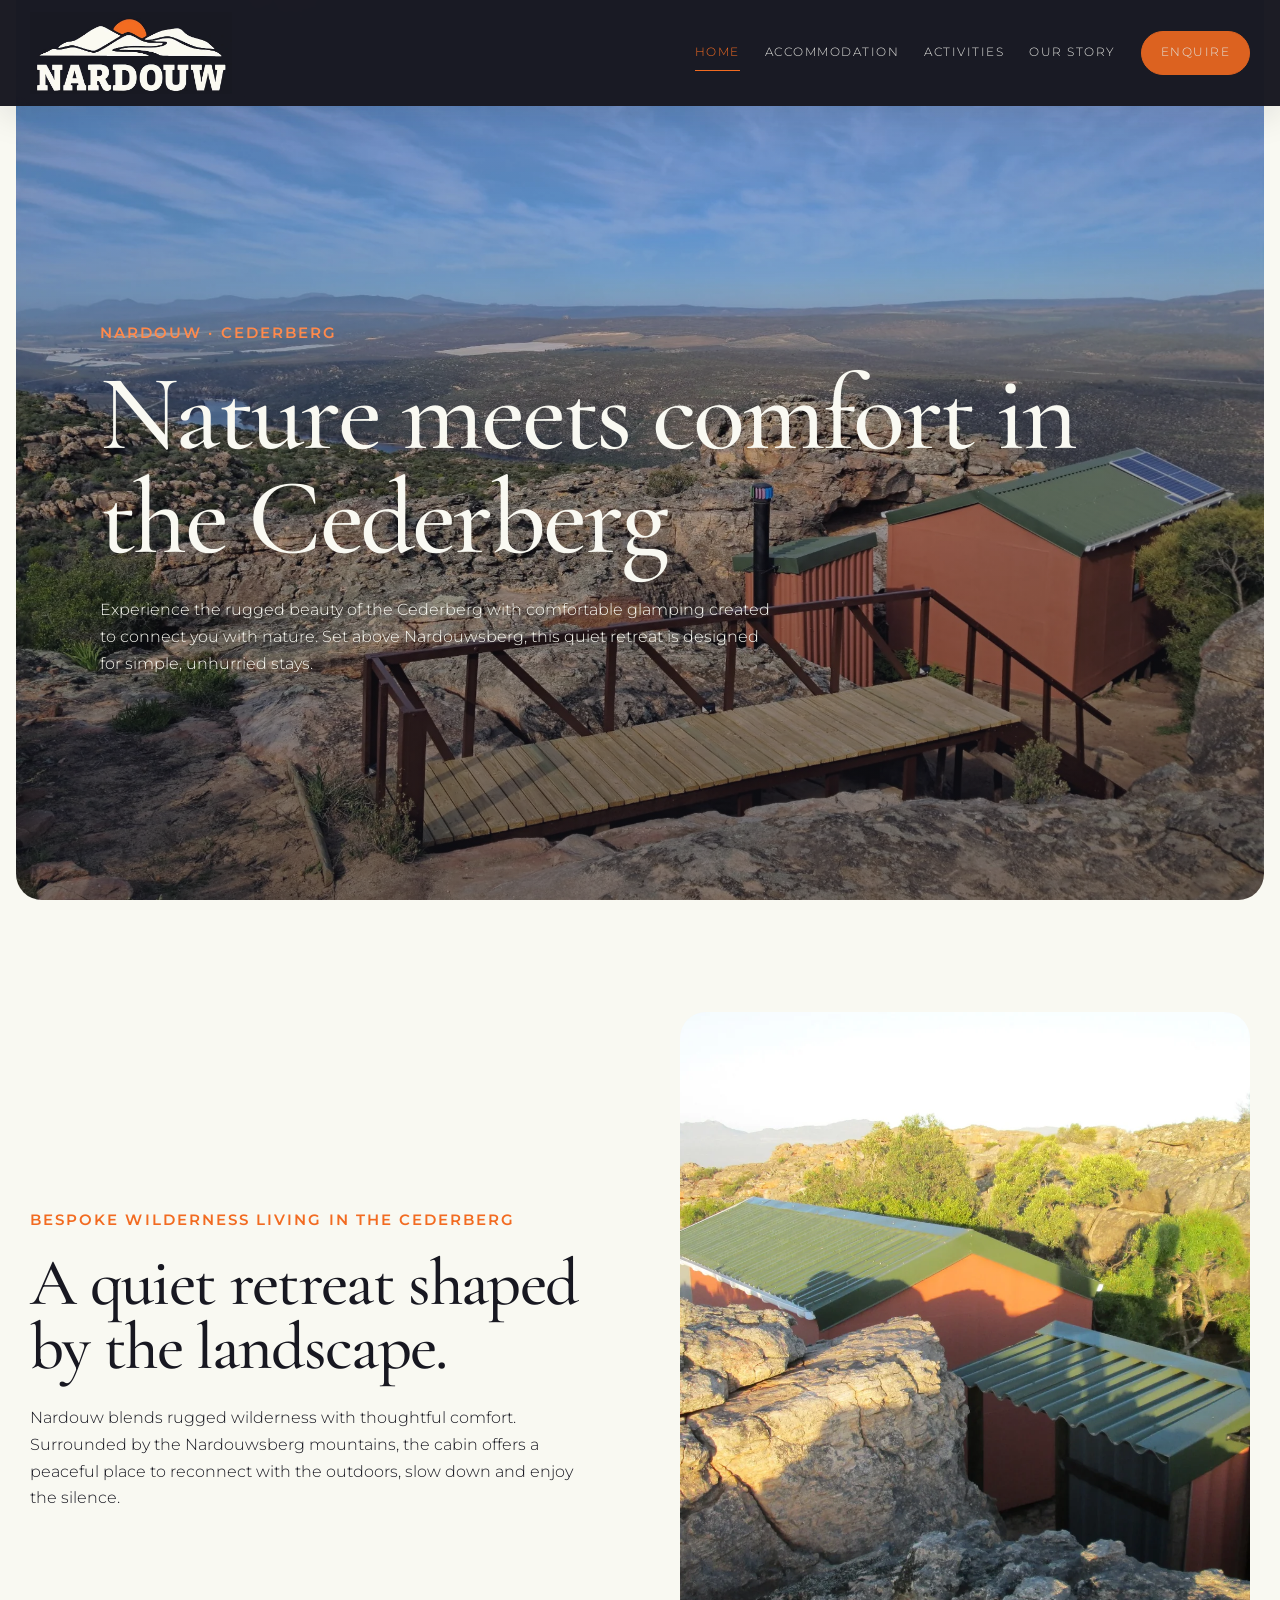
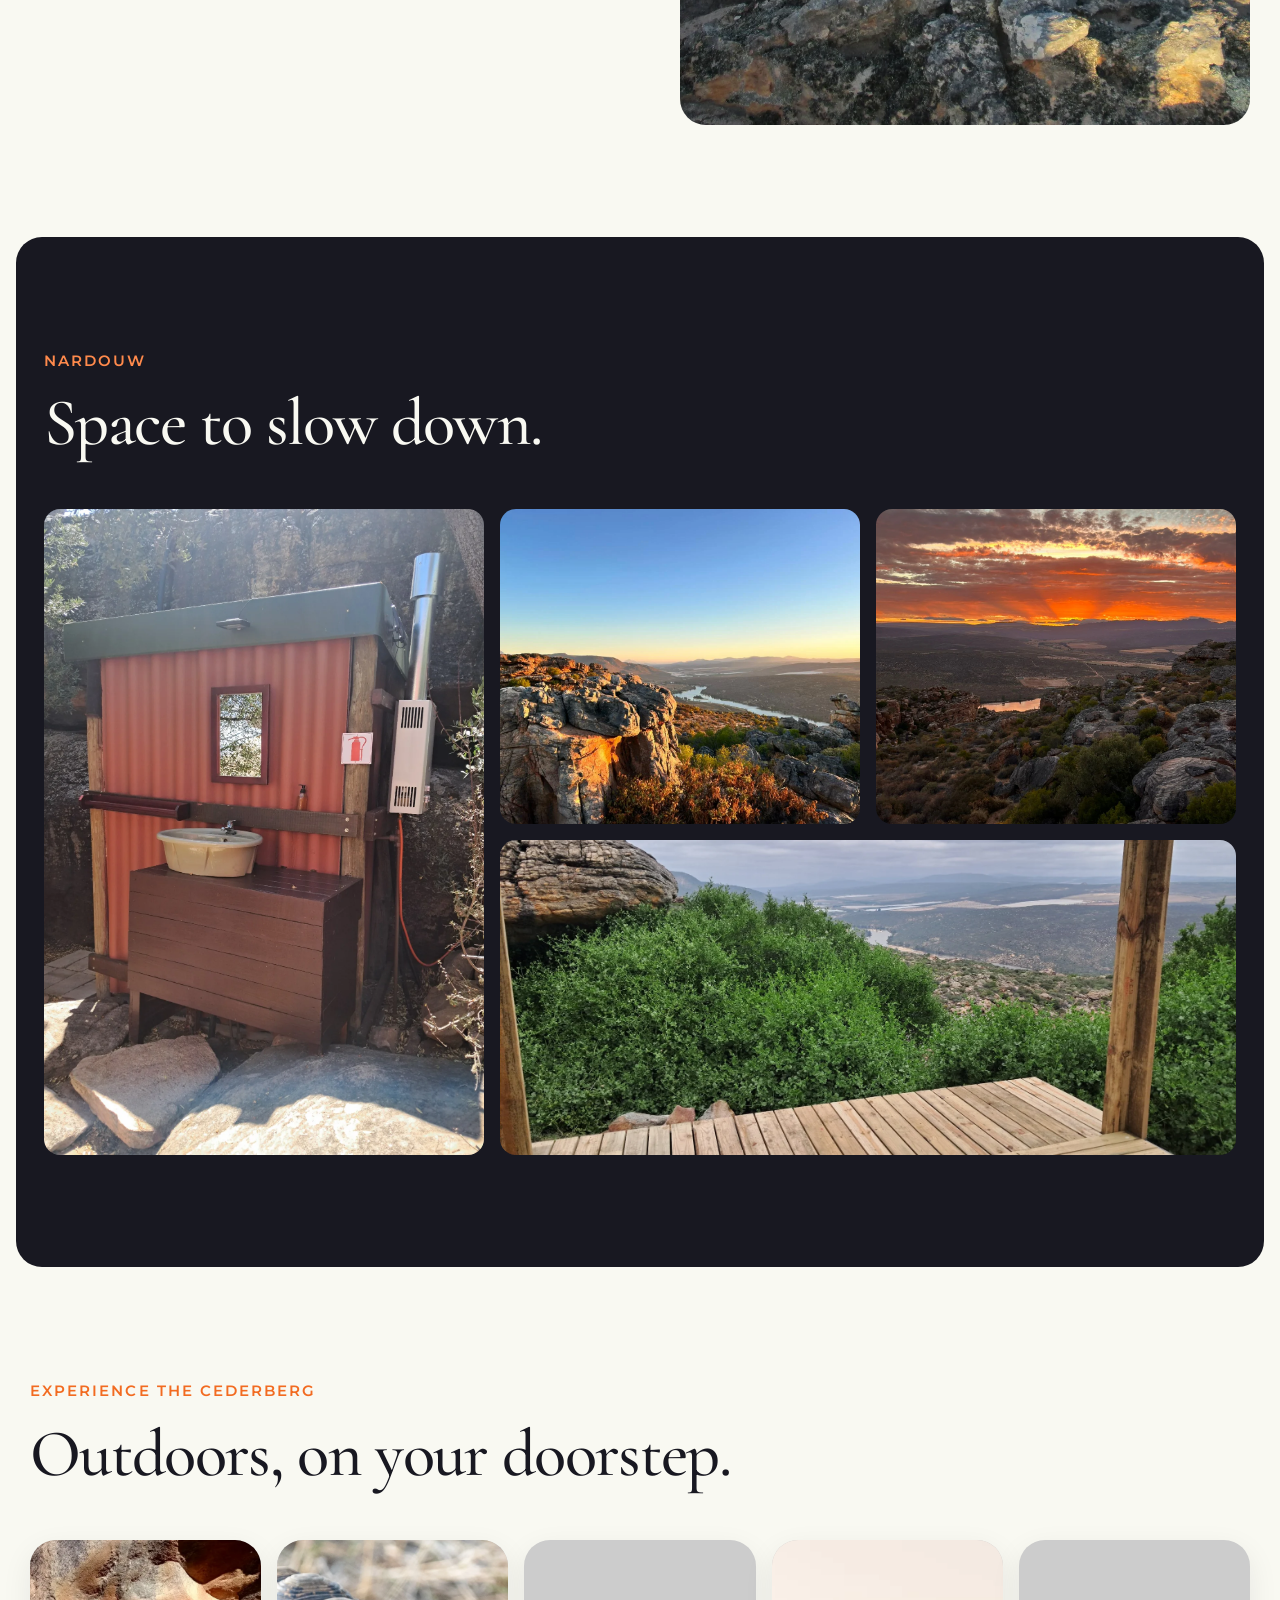
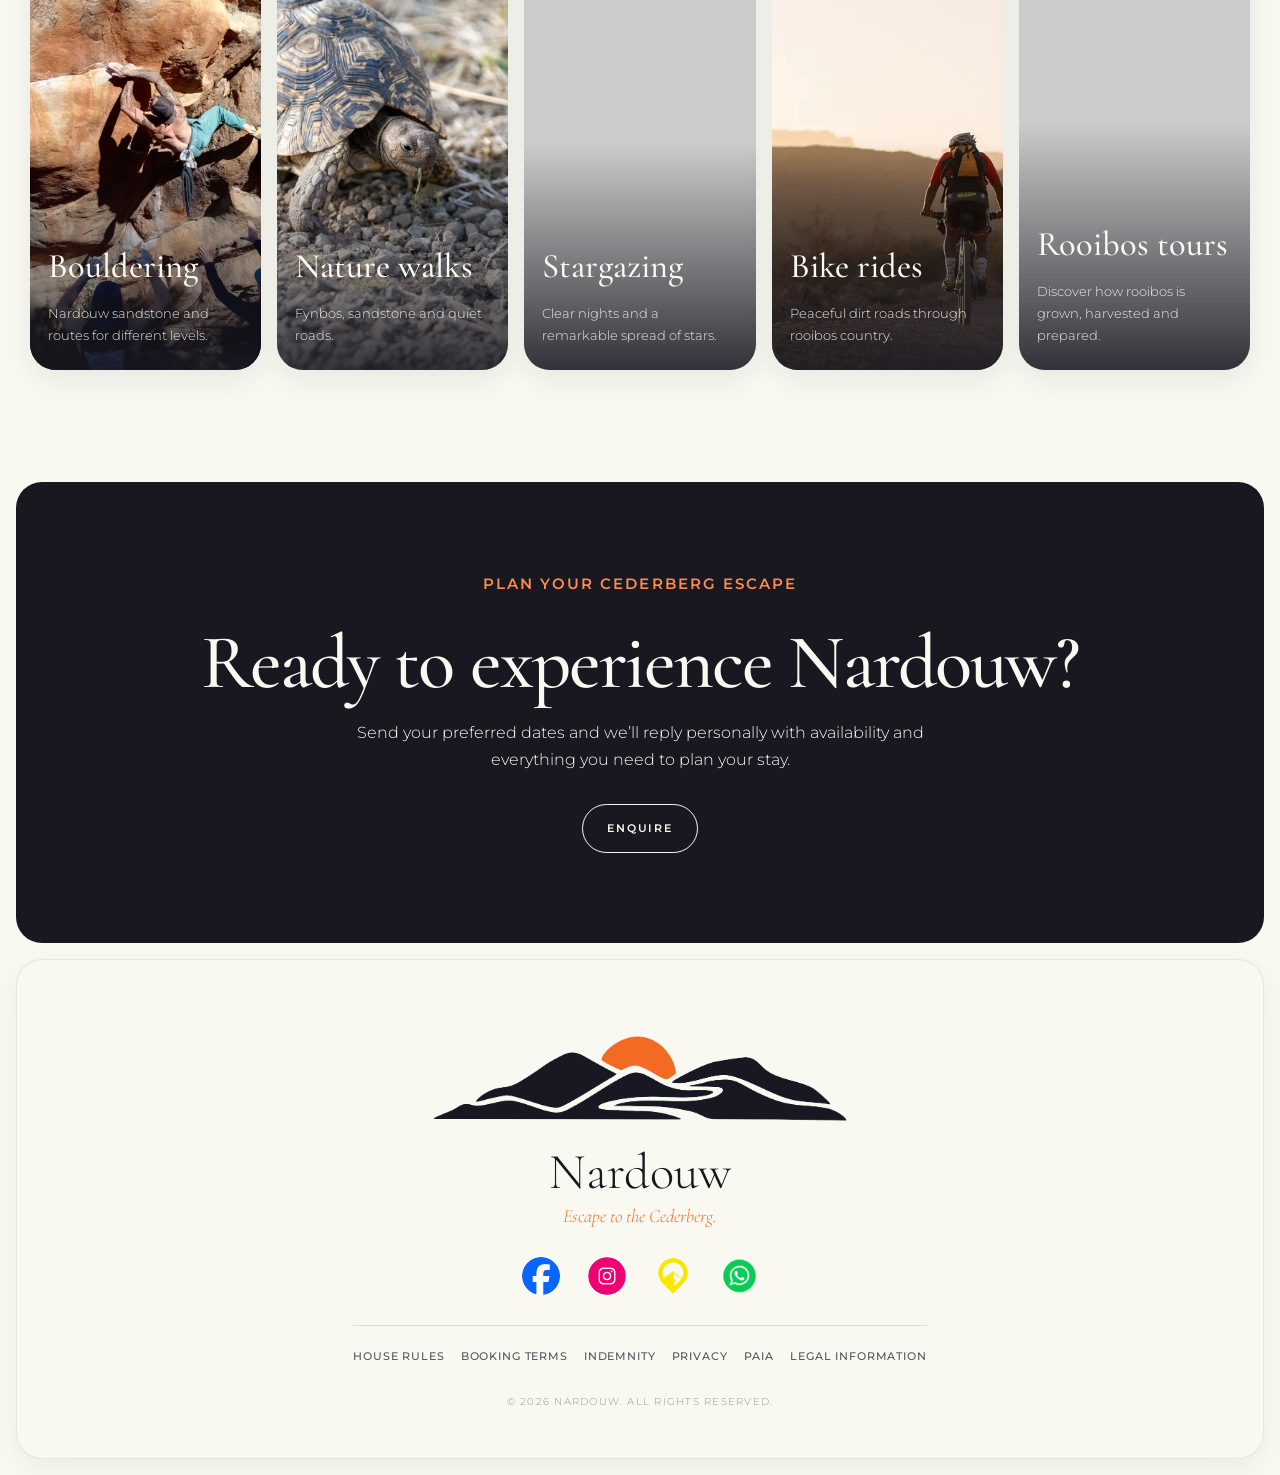
==== index.html @ b2057e5d "Add files via upload" ====
<!DOCTYPE html>

<html lang="en"><head><meta charset="utf-8"/><meta content="width=device-width,initial-scale=1" name="viewport"/><title>Nardouw | Cederberg Glamping</title><meta content="A private off-grid glamping retreat for one or two guests above Nardouwsberg in the Cederberg." name="description"/><link href="styles.css" rel="stylesheet"/><link href="legal-site.css" rel="stylesheet"/><link href="images/nardouw-mark.webp" rel="icon" type="image/webp"/><link href="https://nardouw.co.za/" rel="canonical"/><meta content="Nardouw" property="og:site_name"/><meta content="https://nardouw.co.za/" property="og:url"/><meta content="website" property="og:type"/><meta content="Nardouw | Cederberg Glamping" property="og:title"/><meta content="A private off-grid glamping retreat for one or two guests above Nardouwsberg in the Cederberg." property="og:description"/><meta content="https://nardouw.co.za/images/cabin-exterior.webp" property="og:image"/><meta content="Nardouw glamping cabin in the Cederberg landscape" property="og:image:alt"/><meta content="summary_large_image" name="twitter:card"/><meta content="Nardouw | Cederberg Glamping" name="twitter:title"/><meta content="A private off-grid glamping retreat for one or two guests above Nardouwsberg in the Cederberg." name="twitter:description"/><meta content="https://nardouw.co.za/images/cabin-exterior.webp" name="twitter:image"/><style>
/* Home activities: five-card responsive layout */
.home-experience-grid{display:flex;flex-wrap:wrap;justify-content:center;gap:16px}
.home-experience-grid .experience-card{flex:1 1 calc(20% - 16px);min-width:0}
@media(max-width:1200px){.home-experience-grid .experience-card{flex:0 1 calc(33.333% - 11px)}}
@media(max-width:800px){.home-experience-grid .experience-card{flex:0 1 calc(50% - 8px)}}
@media(max-width:600px){.home-experience-grid .experience-card{flex:0 1 100%}}
/* Home activity cards: identical typography and slightly wider text area */
.home-experience-grid .card-overlay{padding:95px 18px 24px}
.home-experience-grid .card-overlay h3{font-size:2.15rem}
</style></head><body>
<header class="site-header"><div class="container nav"><a aria-label="Nardouw home" class="brand" href="index.html"><img alt="Nardouw" class="brand-logo-lockup" src="images/nardouw-logo-header.webp"/></a><button aria-expanded="false" aria-label="Open menu" class="menu-btn">☰</button><nav class="nav-links"><a class="active" href="index.html">Home</a><a href="accommodation.html">Accommodation</a><a href="activities.html">Activities</a><a href="our-story.html">Our Story</a><a class="nav-cta" href="enquire.html">Enquire</a></nav></div></header>
<main>
<section class="hero"><div class="container hero-inner"><p class="eyebrow">Nardouw · Cederberg</p><h1 class="display">Nature meets comfort in the Cederberg</h1><p class="hero-copy">Experience the rugged beauty of the Cederberg with comfortable glamping created to connect you with nature. Set above Nardouwsberg, this quiet retreat is designed for simple, unhurried stays.</p></div></section>
<section class="section"><div class="container intro-grid"><div class="intro-copy"><p class="eyebrow">Bespoke wilderness living in the Cederberg</p><h2 class="display">A quiet retreat shaped by the landscape.</h2><p>Nardouw blends rugged wilderness with thoughtful comfort. Surrounded by the Nardouwsberg mountains, the cabin offers a peaceful place to reconnect with the outdoors, slow down and enjoy the silence.</p></div><img alt="Nardouw glamping cabin in the Cederberg landscape" class="portrait" src="images/accommodation-cabin-exterior.webp" loading="lazy" decoding="async"/></div></section>
<section class="section section-dark"><div class="container"><div class="section-heading"><p class="eyebrow">Nardouw</p><h2 class="display">Space to slow down.</h2></div><div class="home-mosaic"><img alt="Outdoor wash and shower facilities at Nardouw" src="images/nardouw-outdoor-wash.webp" loading="lazy" decoding="async"/><img alt="Cederberg landscape at Nardouw" src="images/nardouw-rocks-golden-hour.webp" loading="lazy" decoding="async"/><img alt="Nardouw landscape" src="images/sunset-valley.webp" loading="lazy" decoding="async"/><img alt="View from the Nardouw cabin deck across the Cederberg" src="images/nardouw-deck-view-new.webp" loading="lazy" decoding="async"/></div></div></section>
<section class="section"><div class="container"><div class="section-heading"><p class="eyebrow">Experience the Cederberg</p><h2 class="display">Outdoors, on your doorstep.</h2></div><div class="experience-grid home-experience-grid"><a class="experience-card" href="activities.html#bouldering"><img alt="Bouldering on Nardouw sandstone" src="images/nardouw-bouldering.webp" loading="lazy" decoding="async"/><div class="card-overlay"><h3>Bouldering</h3><p>Nardouw sandstone and routes for different levels.</p></div></a><a class="experience-card" href="activities.html#nature-walks"><img alt="Tortoise in the Cederberg landscape" src="images/tortoise.webp" loading="lazy" decoding="async"/><div class="card-overlay"><h3>Nature walks</h3><p>Fynbos, sandstone and quiet roads.</p></div></a><a class="experience-card" href="activities.html#stargazing"><img alt="Star-filled night sky above Nardouw" src="images/stargazing.jpg" loading="lazy" decoding="async"/><div class="card-overlay"><h3>Stargazing</h3><p>Clear nights and a remarkable spread of stars.</p></div></a><a class="experience-card" href="activities.html#bike-rides"><img alt="Bike rides in the Cederberg" src="images/cycling.webp" loading="lazy" decoding="async"/><div class="card-overlay"><h3>Bike rides</h3><p>Peaceful dirt roads through rooibos country.</p></div></a><a class="experience-card" href="activities.html#rooibos-tours"><img alt="Rooibos fields near Nardouw" src="images/rooibos-field.webp" loading="lazy" decoding="async"/><div class="card-overlay"><h3>Rooibos tours</h3><p>Discover how rooibos is grown, harvested and prepared.</p></div></a></div></div></section>
<section class="cta-band"><div class="container"><p class="eyebrow">Plan your Cederberg escape</p><h2 class="display">Ready to experience Nardouw?</h2><p>Send your preferred dates and we’ll reply personally with availability and everything you need to plan your stay.</p><a class="btn btn-light" href="enquire.html">Enquire</a></div></section>
</main><footer class="site-footer"><div class="container footer-inner">
<img alt="Nardouw mountain and sun mark" class="footer-logo-mark" src="images/nardouw-footer-logo.png"/>
<div class="footer-brand">Nardouw</div>
<div class="footer-tag">Escape to the Cederberg.</div>
<nav aria-label="Nardouw social links" class="footer-social-icons">
<a aria-label="Nardouw on Facebook" class="footer-icon-link" href="https://www.facebook.com/Nardouw" rel="noopener noreferrer" target="_blank" title="Facebook"><img alt="Facebook" src="images/facebook.png"/></a>
<a aria-label="Nardouw on Instagram" class="footer-icon-link" href="https://www.instagram.com/nardouwglamping/" rel="noopener noreferrer" target="_blank" title="Instagram"><img alt="Instagram" src="images/instagram.png"/></a>
<a aria-label="North Nardouw on The Topo" class="footer-icon-link" href="https://thetopo.com/crags/the-north-nardouw" rel="noopener noreferrer" target="_blank" title="The Topo"><img alt="The Topo" src="images/27crags-transparent.png"/></a>
<a aria-label="Chat with Nardouw on WhatsApp" class="footer-icon-link" href="https://wa.me/27836458334" rel="noopener noreferrer" target="_blank" title="WhatsApp"><img alt="WhatsApp" src="images/whatsapp.png"/></a>
</nav>
<nav aria-label="Guest and legal information" class="footer-legal-links">
<a href="house-rules.html">House Rules</a>
<a href="booking-terms.html">Booking Terms</a>
<a href="documents/Nardouw_Guest_Indemnity_Form.pdf">Indemnity</a>
<a href="privacy.html">Privacy</a>
<a href="documents/Nardouw_PAIA_Manual.pdf">PAIA</a>
<a href="legal.html">Legal Information</a>
</nav>
<div class="footer-meta">© 2026 Nardouw. All rights reserved.</div>
</div></footer><script src="script.js"></script></body></html>
---- styles.css ----
@import url('https://fonts.googleapis.com/css2?family=Cormorant+Garamond:ital,wght@0,400;0,500;0,600;1,400&family=Montserrat:wght@300;400;500;600&display=swap');

:root{
  --navy:#181821;
  --ivory:#f9f9f2;
  --orange:#f26b21;
  --sand:#eee8dd;
  --muted:#6e6a66;
  --line:rgba(24,24,33,.18);
  --white:#fff;
  --max:1220px;
  --radius:26px;
  --radius-sm:16px;
}

*{box-sizing:border-box}
html{scroll-behavior:smooth}
body{margin:0;background:var(--ivory);color:var(--navy);font-family:Montserrat,Arial,sans-serif;font-weight:300;line-height:1.68}
body.menu-open{overflow:hidden}
img{display:block;width:100%;height:auto}
a{color:inherit;text-decoration:none}
button,input,select,textarea{font:inherit}
.container{width:min(var(--max),calc(100% - 56px));margin:auto}
.display{font-family:'Cormorant Garamond',Georgia,serif;font-weight:500;line-height:.96;letter-spacing:-.025em}
.eyebrow{text-transform:uppercase;letter-spacing:.14em;font-size:clamp(.90rem,1.15vw,1rem);font-weight:600;margin:0 0 18px;color:var(--orange)}
.muted{color:var(--muted)}

/* Brand header */
.site-header{position:fixed;inset:0 0 auto;z-index:50;color:var(--ivory);background:rgba(24,24,33,.98);box-shadow:0 10px 32px rgba(24,24,33,.10);transition:.25s}
.site-header.scrolled,.site-header.menu-active{background:rgba(24,24,33,.995);box-shadow:0 12px 34px rgba(24,24,33,.18)}
.nav{height:106px;display:flex;align-items:center;justify-content:space-between;gap:30px}
.brand{display:flex;align-items:center;flex:0 0 auto}
.brand-logo-lockup{width:205px;height:82px;object-fit:contain;object-position:left center}
.nav-links{display:flex;align-items:center;gap:25px;font-size:.72rem;text-transform:uppercase;letter-spacing:.13em}
.nav-links a{opacity:.9;padding:8px 0;transition:.2s}
.nav-links a:hover,.nav-links a.active{opacity:1;color:var(--orange);border-bottom:1px solid var(--orange)}
.nav-links .nav-cta{border:1px solid var(--orange);background:var(--orange);color:var(--ivory);padding:11px 19px;border-radius:999px}
.nav-links .nav-cta:hover,.nav-links .nav-cta.active{border:1px solid var(--ivory);background:var(--ivory);color:var(--navy)}
.menu-btn{display:none;background:transparent;border:1px solid rgba(249,249,242,.3);border-radius:999px;color:var(--ivory);font-size:1.6rem;line-height:1;padding:8px 11px;cursor:pointer}

/* Hero */
.hero{min-height:100svh;background:linear-gradient(rgba(24,24,33,.12),rgba(24,24,33,.52)),url('images/cabin-exterior.webp') center/cover no-repeat;color:var(--ivory);display:grid;align-items:end;padding:220px 0 88px;margin:0 16px 0;border-radius:0 0 var(--radius) var(--radius);overflow:hidden}
.hero-inner{max-width:1080px}.hero h1{font-size:clamp(4rem,8.4vw,8.2rem);margin:0 0 26px;max-width:1050px}.hero-copy{max-width:680px;font-size:1.01rem;margin:0 0 34px}.hero .eyebrow,.page-hero .eyebrow,.section-dark .eyebrow,.cta-band .eyebrow{color:#ff8a4c}

.btn{display:inline-flex;align-items:center;justify-content:center;min-height:49px;padding:0 24px;border:1px solid var(--navy);border-radius:999px;text-transform:uppercase;letter-spacing:.16em;font-size:.69rem;font-weight:600;background:transparent;cursor:pointer;transition:.22s}
.btn:hover{background:var(--orange);color:var(--ivory);border-color:var(--orange)}
.btn-light{border-color:var(--ivory);color:var(--ivory)}
.btn-light:hover{background:var(--orange);color:var(--ivory);border-color:var(--orange)}
.btn-solid{background:var(--orange);color:var(--ivory);border-color:var(--orange)}
.btn-solid:hover{background:var(--navy);color:var(--ivory);border-color:var(--navy)}

.section{padding:112px 0}
.section-sand{background:var(--sand);margin:0 16px;border-radius:var(--radius)}
.section-dark{background:var(--navy);color:var(--ivory);margin:0 16px;border-radius:var(--radius)}
.intro-grid,.story-grid,.contact-grid{display:grid;grid-template-columns:1fr 1fr;gap:80px;align-items:center}
.intro-copy h2,.section-heading h2,.story-grid h2,.contact-grid h2{font-size:clamp(3rem,5.2vw,5.4rem);margin:0 0 26px}
.intro-copy p{max-width:600px}
.portrait{aspect-ratio:4/5;object-fit:cover;border-radius:var(--radius)}
.wide-photo{aspect-ratio:16/9;object-fit:cover;border-radius:var(--radius)}
.section-heading{max-width:830px;margin-bottom:54px}.section-heading.center{text-align:center;margin-left:auto;margin-right:auto}.section-heading p:last-child{max-width:680px}

.home-mosaic{display:grid;grid-template-columns:1.1fr .9fr .9fr;grid-template-rows:315px 315px;gap:16px}.home-mosaic img{height:100%;object-fit:cover;border-radius:var(--radius-sm)}.home-mosaic img:first-child{grid-row:1/3}.home-mosaic img:nth-child(4){grid-column:2/4}
.experience-grid{display:grid;grid-template-columns:repeat(4,1fr);gap:16px}.experience-card{position:relative;min-height:430px;overflow:hidden;background:#ccc;border-radius:var(--radius);box-shadow:0 10px 30px rgba(24,24,33,.08)}.experience-card img{height:100%;object-fit:cover;transition:transform .5s}.experience-card:hover img{transform:scale(1.025)}.card-overlay{position:absolute;inset:auto 0 0;padding:95px 24px 24px;background:linear-gradient(transparent,rgba(24,24,33,.86));color:var(--ivory)}.card-overlay h3{font-family:'Cormorant Garamond',Georgia,serif;font-size:2.15rem;font-weight:500;margin:0 0 6px}.card-overlay p{font-size:.82rem;margin:0;opacity:.92}
.cta-band{padding:90px 0;background:var(--navy);color:var(--ivory);text-align:center;margin:0 16px 16px;border-radius:var(--radius)}.cta-band h2{font-size:clamp(3rem,6vw,5.5rem);margin:0 0 20px}.cta-band p{max-width:650px;margin:0 auto 30px}.ticker{overflow:hidden;white-space:nowrap;border-top:1px solid rgba(249,249,242,.2);border-bottom:1px solid rgba(249,249,242,.2);padding:14px 0;margin-top:58px;text-transform:uppercase;letter-spacing:.18em;font-size:.7rem}

.page-hero{min-height:66svh;display:grid;align-items:end;color:var(--ivory);padding:195px 0 72px;background:linear-gradient(rgba(24,24,33,.18),rgba(24,24,33,.58)),var(--bg) center/cover no-repeat;margin:0 16px;border-radius:0 0 var(--radius) var(--radius);overflow:hidden}.page-hero h1{font-size:clamp(4rem,8vw,7.5rem);margin:0;max-width:1000px}.page-hero .eyebrow{margin-bottom:12px}
.gallery{display:grid;grid-template-columns:repeat(3,minmax(0,1fr));gap:14px;align-items:start}
.gallery-column{display:flex;flex-direction:column;gap:14px;min-width:0}.gallery button{border:0;padding:0;background:none;cursor:zoom-in;overflow:hidden;border-radius:var(--radius-sm);box-shadow:0 8px 24px rgba(24,24,33,.06);display:block;width:100%;margin:0}
.gallery img{display:block;width:100%;height:auto;aspect-ratio:auto;object-fit:contain;transition:transform .45s}
.gallery button:hover img{transform:scale(1.015)}
.amenities{display:grid;grid-template-columns:repeat(2,1fr);gap:14px 18px;margin:30px 0 0;padding:0;list-style:none}.amenities li{padding:16px 18px;border:1px solid rgba(24,24,33,.08);background:rgba(249,249,242,.58);border-radius:var(--radius-sm)}
.rates{display:grid;grid-template-columns:repeat(3,1fr);gap:18px;margin-top:36px}.rate{border:1px solid var(--line);border-radius:var(--radius-sm);padding:24px;background:#fff}.rate strong{display:block;font-family:'Cormorant Garamond',Georgia,serif;font-size:2.15rem;font-weight:600;color:var(--orange)}.conditions{margin-top:26px;max-width:780px}.lightbox{position:fixed;inset:0;z-index:100;background:rgba(24,24,33,.96);display:none;align-items:center;justify-content:center;padding:30px}.lightbox.open{display:flex}.lightbox img{max-width:min(1200px,92vw);max-height:88vh;object-fit:contain;border-radius:var(--radius-sm)}.lightbox-close{position:absolute;top:22px;right:24px;border:1px solid rgba(249,249,242,.5);border-radius:999px;background:transparent;color:var(--ivory);width:44px;height:44px;font-size:1.4rem;cursor:pointer}
.activity{display:grid;grid-template-columns:1fr 1fr;min-height:560px;margin:0 16px 24px;border-radius:var(--radius);overflow:hidden;background:#fff;box-shadow:0 8px 28px rgba(24,24,33,.06)}.activity:nth-child(even){direction:rtl}.activity>*{direction:ltr}.activity img{height:100%;object-fit:cover}.activity-copy{padding:74px;display:flex;flex-direction:column;justify-content:center}.activity-copy h2{font-size:clamp(3rem,4.8vw,5rem);margin:0 0 16px}.activity-copy p:last-child{max-width:560px}.story-images{display:grid;grid-template-columns:1.25fr .75fr;gap:14px}.story-images img{height:440px;object-fit:cover;border-radius:var(--radius)}.story-images img:last-child{object-position:center}.quote{font-family:'Cormorant Garamond',Georgia,serif;font-size:2.25rem;line-height:1.25;border-left:3px solid var(--orange);padding-left:28px}

.form{display:grid;grid-template-columns:1fr 1fr;gap:18px}.field{display:flex;flex-direction:column;gap:7px}.field.full{grid-column:1/-1}.field label{font-size:.69rem;text-transform:uppercase;letter-spacing:.14em;font-weight:600}.field input,.field select,.field textarea{width:100%;border:1px solid rgba(24,24,33,.18);background:#fff;padding:13px 14px;outline:none;border-radius:14px;color:var(--navy);transition:.2s}.field input:focus,.field select:focus,.field textarea:focus{border-color:var(--orange);box-shadow:0 0 0 3px rgba(242,107,33,.10)}.field textarea{min-height:130px;resize:vertical}.form button{justify-self:start;margin-top:9px}.form-note{font-size:.78rem;color:var(--muted);margin-top:6px}.contact-list{display:grid;gap:14px;margin-top:32px}.contact-item{background:#fff;border:1px solid rgba(24,24,33,.10);border-radius:var(--radius-sm);padding:18px}.contact-item small{display:block;text-transform:uppercase;letter-spacing:.12em;font-size:.73rem;margin-bottom:4px;color:var(--orange);font-weight:600}.contact-item a,.contact-item span{font-family:'Cormorant Garamond',Georgia,serif;font-size:1.9rem;line-height:1.25}.contact-item a:hover{text-decoration:underline;text-underline-offset:4px}.direct-contact{display:flex;flex-wrap:wrap;gap:12px;margin-top:30px}.form-status{display:none;margin-top:15px;padding:12px 14px;border:1px solid var(--line);border-radius:12px;font-size:.84rem}

.site-footer{background:var(--navy);color:var(--ivory);padding:62px 0 72px;text-align:center;margin:0 16px 16px;border-radius:var(--radius)}.footer-logo{width:min(360px,80vw);margin:0 auto 8px;border-radius:10px}.footer-brand{font-family:'Cormorant Garamond',Georgia,serif;font-size:3.4rem;line-height:1;margin-top:10px}.footer-tag{font-family:'Cormorant Garamond',Georgia,serif;font-size:1.32rem;font-style:italic;opacity:.94;margin-top:8px;color:#ff8a4c}.footer-meta{font-size:.67rem;letter-spacing:.12em;text-transform:uppercase;opacity:.55;margin-top:30px}

@media(max-width:1050px){.brand-logo-lockup{width:176px;height:74px}.nav-links{gap:18px;font-size:.67rem}.experience-grid{grid-template-columns:1fr 1fr}.gallery{grid-template-columns:repeat(3,minmax(0,1fr))}}
@media(max-width:900px){.nav{height:92px}.menu-btn{display:block}.nav-links{display:none;position:absolute;top:92px;left:0;right:0;min-height:calc(100vh - 92px);background:var(--navy);padding:34px 28px;flex-direction:column;align-items:flex-start;gap:18px;font-size:.85rem}.nav-links.open{display:flex}.nav-links .nav-cta{margin-top:8px}.brand-logo-lockup{width:170px;height:70px}.hero{min-height:88svh;padding:175px 0 68px}.intro-grid,.story-grid,.contact-grid,.activity{grid-template-columns:1fr;gap:40px}.activity:nth-child(even){direction:ltr}.activity-copy{padding:54px 30px}.home-mosaic{grid-template-columns:1fr 1fr;grid-template-rows:380px 300px 300px}.home-mosaic img:first-child{grid-column:1/3;grid-row:auto}.home-mosaic img:nth-child(4){grid-column:auto}.gallery{grid-template-columns:repeat(2,minmax(0,1fr))}.rates{grid-template-columns:1fr}.amenities{grid-template-columns:1fr}.section{padding:82px 0}.story-images img{height:360px}.page-hero{padding-top:170px}}
@media(max-width:600px){.container{width:min(var(--max),calc(100% - 30px))}.nav{height:84px}.brand-logo-lockup{width:145px;height:62px}.nav-links{top:84px;min-height:calc(100vh - 84px)}.hero{margin:0 8px;border-radius:0 0 20px 20px;padding:150px 0 52px}.hero h1{font-size:clamp(3.4rem,17vw,5.5rem)}.section{padding:66px 0}.section-sand,.section-dark,.cta-band,.site-footer,.activity{margin-left:8px;margin-right:8px;border-radius:20px}.page-hero{min-height:56svh;margin:0 8px;border-radius:0 0 20px 20px;padding:145px 0 50px}.page-hero h1{font-size:clamp(3.5rem,15vw,5.3rem)}.home-mosaic{grid-template-columns:1fr;grid-template-rows:auto}.home-mosaic img,.home-mosaic img:first-child{grid-column:auto;height:330px}.experience-grid{grid-template-columns:1fr}.experience-card{min-height:420px;border-radius:20px}.gallery{grid-template-columns:1fr}.form{grid-template-columns:1fr}.field.full{grid-column:auto}.story-images{grid-template-columns:1fr}.story-images img{height:360px}.activity-copy{padding:46px 22px}.contact-item a,.contact-item span{font-size:1.6rem}.footer-brand{font-size:3rem}}

.honeypot{position:absolute!important;overflow:hidden!important;clip:rect(0 0 0 0)!important;height:1px!important;width:1px!important;margin:-1px!important;padding:0!important;border:0!important;}


/* Wix-style Nardouw footer — supplied logo and supplied social icons */
.site-footer{
  background:var(--ivory);
  color:var(--navy);
  padding:68px 0 48px;
  text-align:center;
  margin:0 16px 16px;
  border-radius:var(--radius);
  border:1px solid rgba(24,24,33,.08);
  box-shadow:0 10px 30px rgba(24,24,33,.05);
}
.footer-inner{display:flex;flex-direction:column;align-items:center;text-align:center}
.footer-logo-mark{
  width:min(430px,72vw);
  max-height:120px;
  object-fit:contain;
  margin:0 auto 18px;
}
.footer-brand{
  font-family:'Cormorant Garamond',Georgia,serif;
  font-size:3.15rem;
  line-height:1;
  color:var(--navy);
  margin:0;
}
.footer-tag{
  font-family:'Cormorant Garamond',Georgia,serif;
  font-size:1.16rem;
  line-height:1.25;
  font-style:italic;
  color:var(--orange);
  margin-top:8px;
}
.footer-social-icons{
  display:flex;
  align-items:center;
  justify-content:center;
  gap:20px;
  margin-top:24px;
}
.footer-icon-link{
  display:grid;
  place-items:center;
  width:46px;
  height:46px;
  border-radius:50%;
  transition:transform .2s ease, opacity .2s ease;
}
.footer-icon-link:hover{transform:translateY(-3px) scale(1.04);opacity:.88}
.footer-icon-link img{
  width:42px;
  height:42px;
  object-fit:contain;
}
.footer-icon-link:last-child img{width:45px;height:45px}
.footer-meta{
  font-size:.65rem;
  letter-spacing:.12em;
  text-transform:uppercase;
  color:var(--navy);
  opacity:.44;
  margin-top:27px;
}
@media(max-width:600px){
  .site-footer{margin-left:8px;margin-right:8px;border-radius:20px;padding:54px 0 40px}
  .footer-logo-mark{width:min(360px,82vw);max-height:100px;margin-bottom:16px}
  .footer-brand{font-size:2.8rem}
  .footer-social-icons{gap:17px;margin-top:22px}
  .footer-icon-link{width:43px;height:43px}
  .footer-icon-link img{width:39px;height:39px}
  .footer-icon-link:last-child img{width:42px;height:42px}
}

/* Home mosaic focal-point correction: keep the cabin visible in the tall left tile. */
@media (min-width: 901px){
  .home-mosaic img:first-child{
    object-position: 74% center;
  }
}

/* Orange accent text scale refinement */
@media(max-width:600px){
  .eyebrow{font-size:.86rem;letter-spacing:.13em}
  .contact-item small{font-size:.70rem}
  .rate strong{font-size:2rem}
  .footer-tag{font-size:1.10rem}
}

/* Accommodation gallery: preserve every photo's original proportions. */
.gallery img{width:100%;height:auto!important;aspect-ratio:auto!important;object-fit:contain!important}
@media(max-width:900px){.gallery{grid-template-columns:repeat(2,minmax(0,1fr))}}
@media(max-width:600px){.gallery{grid-template-columns:1fr}}

/* Accommodation gallery position refinement */
@media(max-width:900px){
  .gallery{grid-template-columns:1fr 1fr}
}
@media(max-width:600px){
  .gallery{grid-template-columns:1fr}
}
---- legal-site.css ----
/* Nardouw legal and guest-information integration.
   Supplemental only: deliberately leaves the existing site stylesheet untouched. */

.footer-legal-links{
  display:flex;flex-wrap:wrap;justify-content:center;gap:8px 16px;
  margin-top:26px;max-width:920px;padding-top:22px;
  border-top:1px solid rgba(24,24,33,.12);
}
.footer-legal-links a{
  font-size:.67rem;letter-spacing:.08em;text-transform:uppercase;font-weight:500;
  opacity:.72;transition:color .2s,opacity .2s;
}
.footer-legal-links a:hover{color:var(--orange);opacity:1}

.legal-hero{
  margin:0 16px;border-radius:0 0 var(--radius) var(--radius);
  background:var(--navy);color:var(--ivory);padding:190px 0 78px;
}
.legal-hero .eyebrow{color:#ff8a4c;margin-bottom:12px}
.legal-hero h1{font-size:clamp(3.7rem,7vw,6.9rem);margin:0 0 18px;max-width:1000px}
.legal-hero p:not(.eyebrow){max-width:730px;margin:0 0 28px;font-size:1rem;opacity:.9}
.legal-download{margin-top:4px}
.legal-page{padding-top:86px}
.legal-layout{max-width:980px}
.legal-content{font-size:1.02rem;line-height:1.82}
.legal-content>p:first-of-type{font-size:1.08rem}
.legal-version{display:inline-flex;gap:9px;align-items:center;margin:0 0 34px;padding:8px 12px;border:1px solid rgba(24,24,33,.12);border-radius:999px;font-size:.68rem;letter-spacing:.08em;text-transform:uppercase;color:var(--muted);background:#fff}
.legal-section{padding:34px 0;border-top:1px solid rgba(24,24,33,.12)}
.legal-section:first-of-type{margin-top:32px}
.legal-section h2{font-family:'Cormorant Garamond',Georgia,serif;font-size:clamp(2rem,3.7vw,3rem);font-weight:500;line-height:1.08;margin:0 0 18px;letter-spacing:-.015em}
.legal-section p{margin:0 0 14px;max-width:900px}
.legal-section ul{margin:8px 0 18px;padding-left:1.25rem}
.legal-section li{margin:.42rem 0;padding-left:.25rem}
.legal-section a{text-decoration:underline;text-decoration-color:rgba(242,107,33,.55);text-underline-offset:4px}
.legal-section a:hover{color:var(--orange)}
.legal-notice{margin:24px 0 26px;padding:22px 24px;border:1px solid rgba(242,107,33,.35);border-left:4px solid var(--orange);border-radius:14px;background:rgba(242,107,33,.055)}
.legal-notice strong{display:block;text-transform:uppercase;letter-spacing:.1em;font-size:.75rem;color:var(--orange);margin-bottom:7px}
.legal-notice p{margin:0}
.legal-document-grid{display:grid;grid-template-columns:repeat(2,minmax(0,1fr));gap:12px;margin-top:24px}
.legal-document-grid a{display:flex;align-items:center;justify-content:space-between;gap:18px;text-decoration:none;border:1px solid rgba(24,24,33,.12);border-radius:14px;padding:16px 18px;background:#fff;transition:.2s}
.legal-document-grid a:hover{border-color:var(--orange);transform:translateY(-1px)}
.legal-document-grid strong{font-size:.92rem}
.legal-document-grid span{font-size:.67rem;text-transform:uppercase;letter-spacing:.1em;color:var(--orange);white-space:nowrap}

.guest-info-section{padding-top:0}
.guest-info-panel{background:var(--navy);color:var(--ivory);border-radius:var(--radius);padding:70px;display:grid;grid-template-columns:minmax(0,.9fr) minmax(0,1.1fr);gap:70px;align-items:start}
.guest-info-panel .eyebrow{color:#ff8a4c}
.guest-info-panel h2{font-size:clamp(3rem,5vw,5rem);margin:0 0 20px}
.guest-info-copy>p:last-child{max-width:590px;opacity:.9}
.guest-info-links{display:grid;gap:12px}
.guest-info-link{display:flex;flex-direction:column;gap:3px;padding:18px 20px;border:1px solid rgba(249,249,242,.22);border-radius:14px;background:rgba(249,249,242,.04);transition:.2s}
.guest-info-link:hover{border-color:var(--orange);background:rgba(242,107,33,.08);transform:translateY(-1px)}
.guest-info-link span{font-family:'Cormorant Garamond',Georgia,serif;font-size:1.65rem;line-height:1.15}
.guest-info-link small{font-size:.72rem;opacity:.75;line-height:1.5}

@media(max-width:900px){
  .legal-hero{padding:165px 0 64px}
  .guest-info-panel{grid-template-columns:1fr;gap:36px;padding:48px 38px}
}
@media(max-width:600px){
  .footer-legal-links{gap:10px 14px;margin-top:22px;padding-top:20px}
  .footer-legal-links a{font-size:.62rem}
  .legal-hero{margin:0 8px;border-radius:0 0 20px 20px;padding:145px 0 50px}
  .legal-hero h1{font-size:clamp(3.1rem,14vw,4.8rem)}
  .legal-page{padding-top:58px}
  .legal-content{font-size:1rem;line-height:1.75}
  .legal-section{padding:28px 0}
  .legal-document-grid{grid-template-columns:1fr}
  .guest-info-panel{border-radius:20px;padding:38px 22px}
}
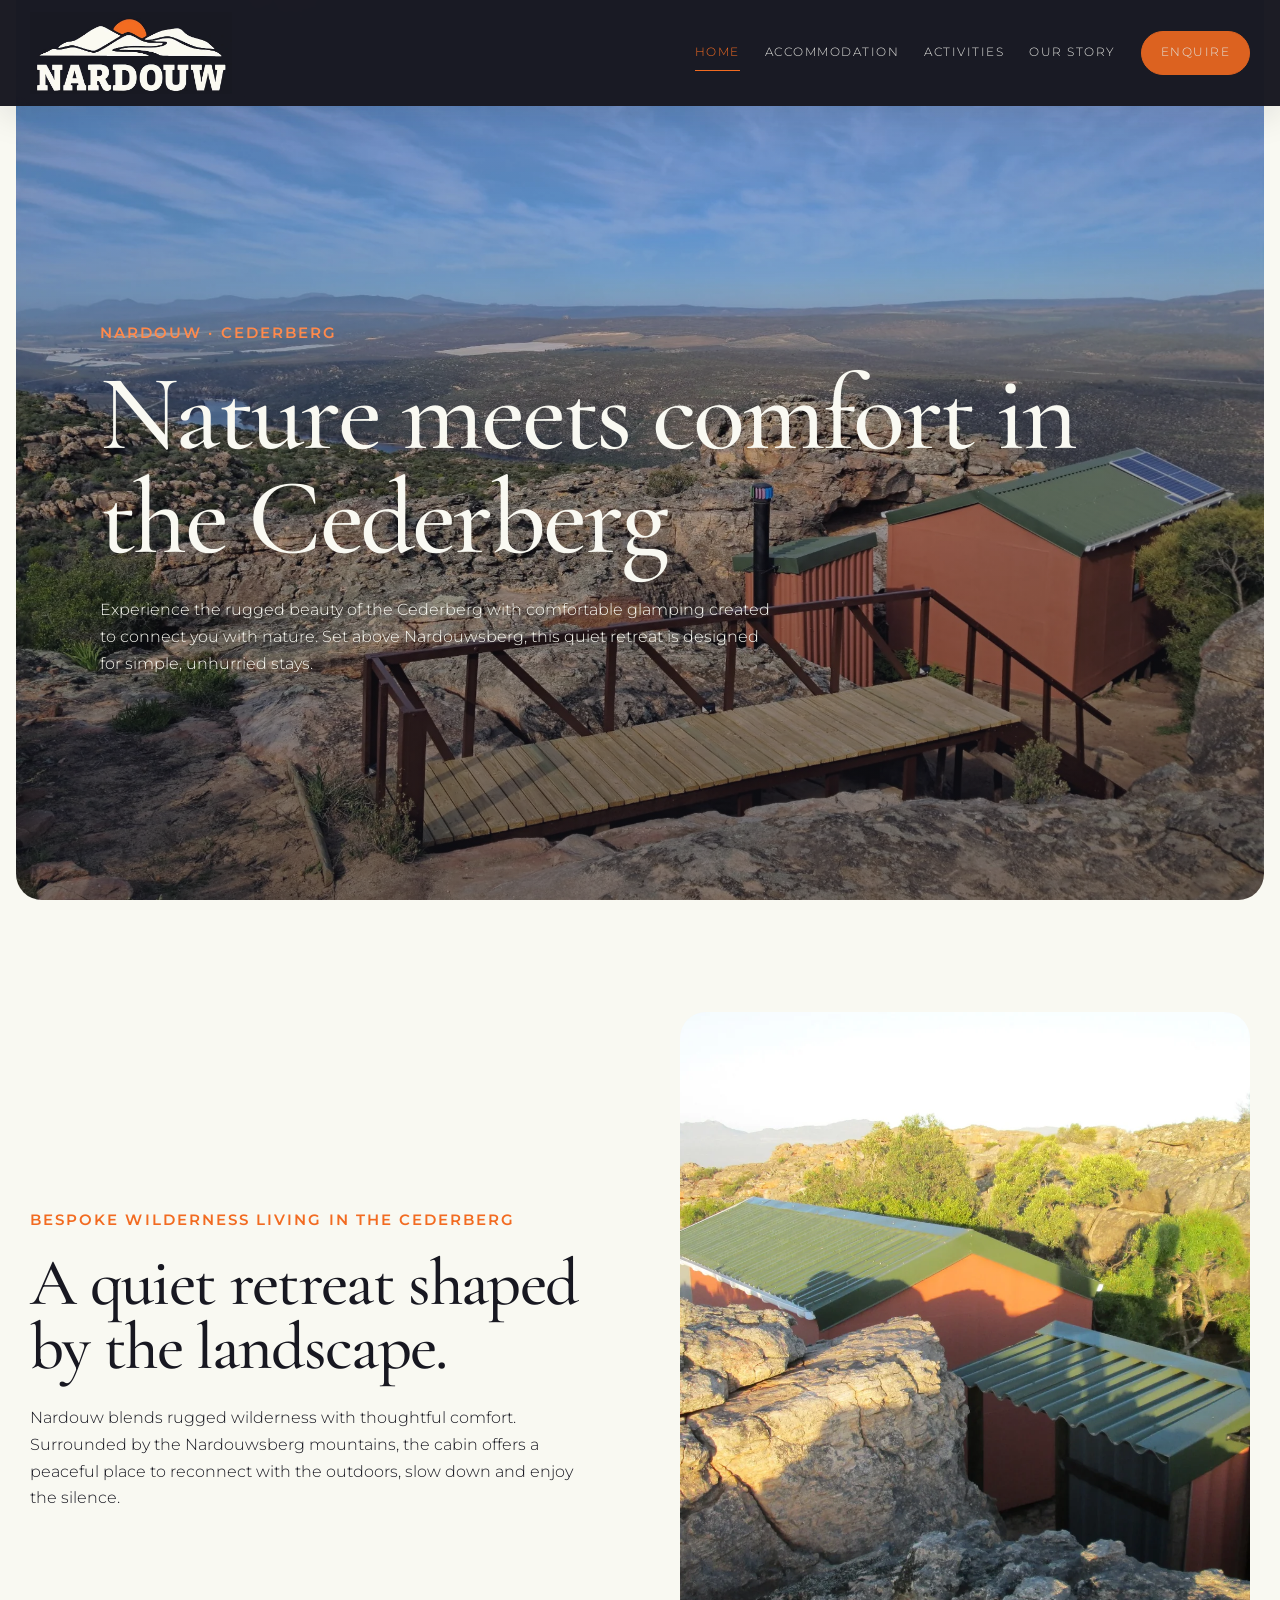
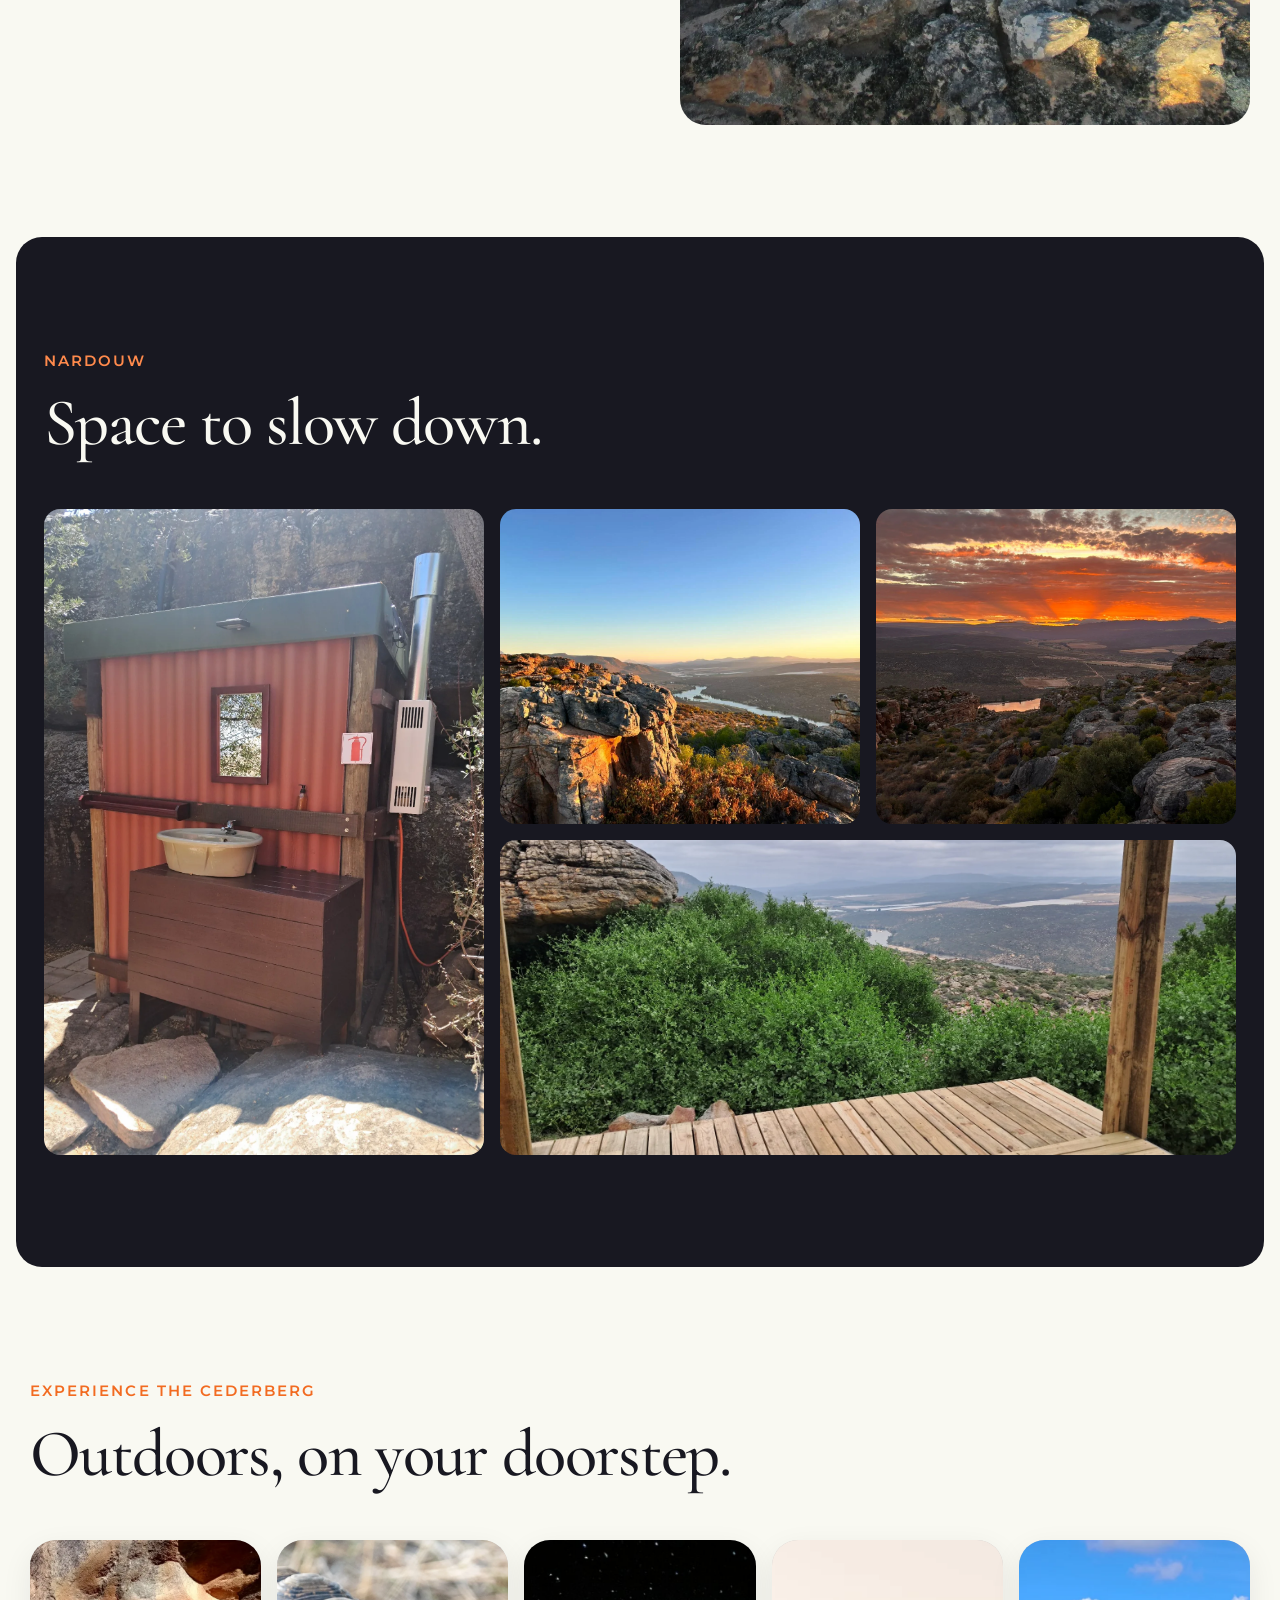
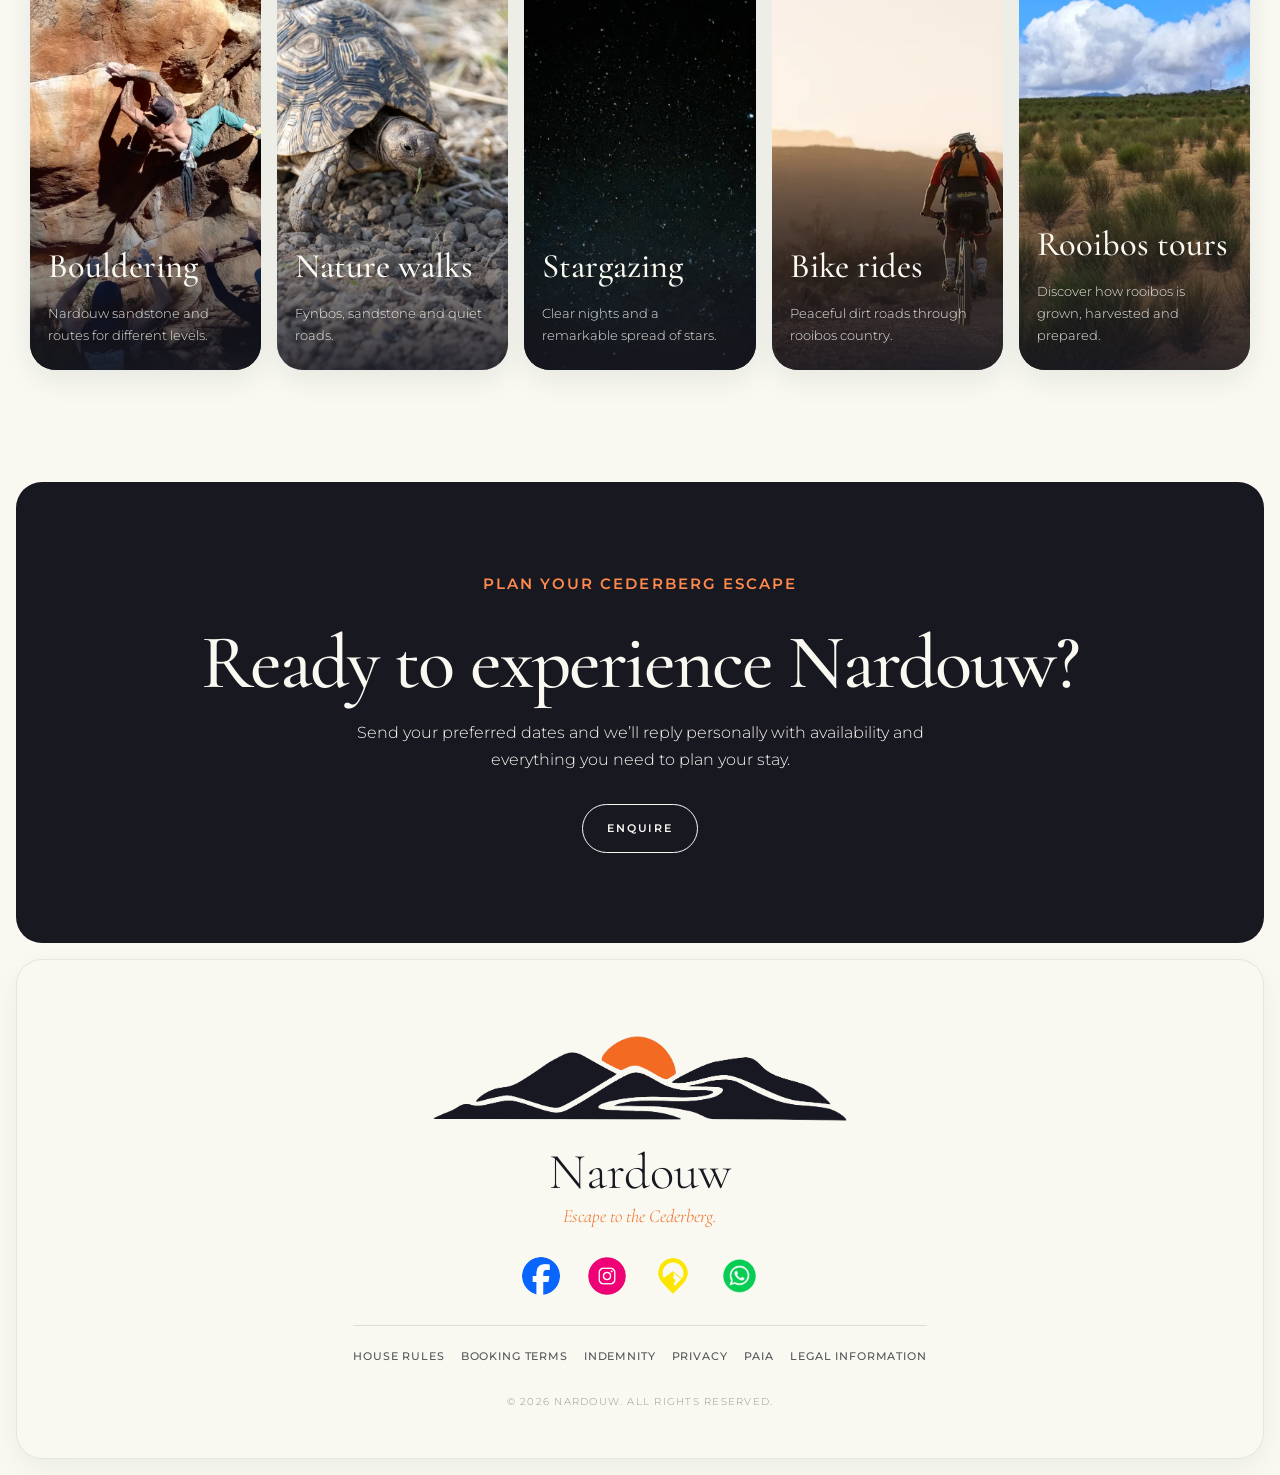
==== commit d28c3d05: "Add files via upload" ====
--- a/index.html
+++ b/index.html
@@ -7,6 +7,8 @@
 @media(max-width:1200px){.home-experience-grid .experience-card{flex:0 1 calc(33.333% - 11px)}}
 @media(max-width:800px){.home-experience-grid .experience-card{flex:0 1 calc(50% - 8px)}}
 @media(max-width:600px){.home-experience-grid .experience-card{flex:0 1 100%}}
+/* Mobile home hero: favour the cabin while retaining the stairs and landscape */
+@media(max-width:600px){.hero{background-position:84% center}}
 /* Home activity cards: identical typography and slightly wider text area */
 .home-experience-grid .card-overlay{padding:95px 18px 24px}
 .home-experience-grid .card-overlay h3{font-size:2.15rem}
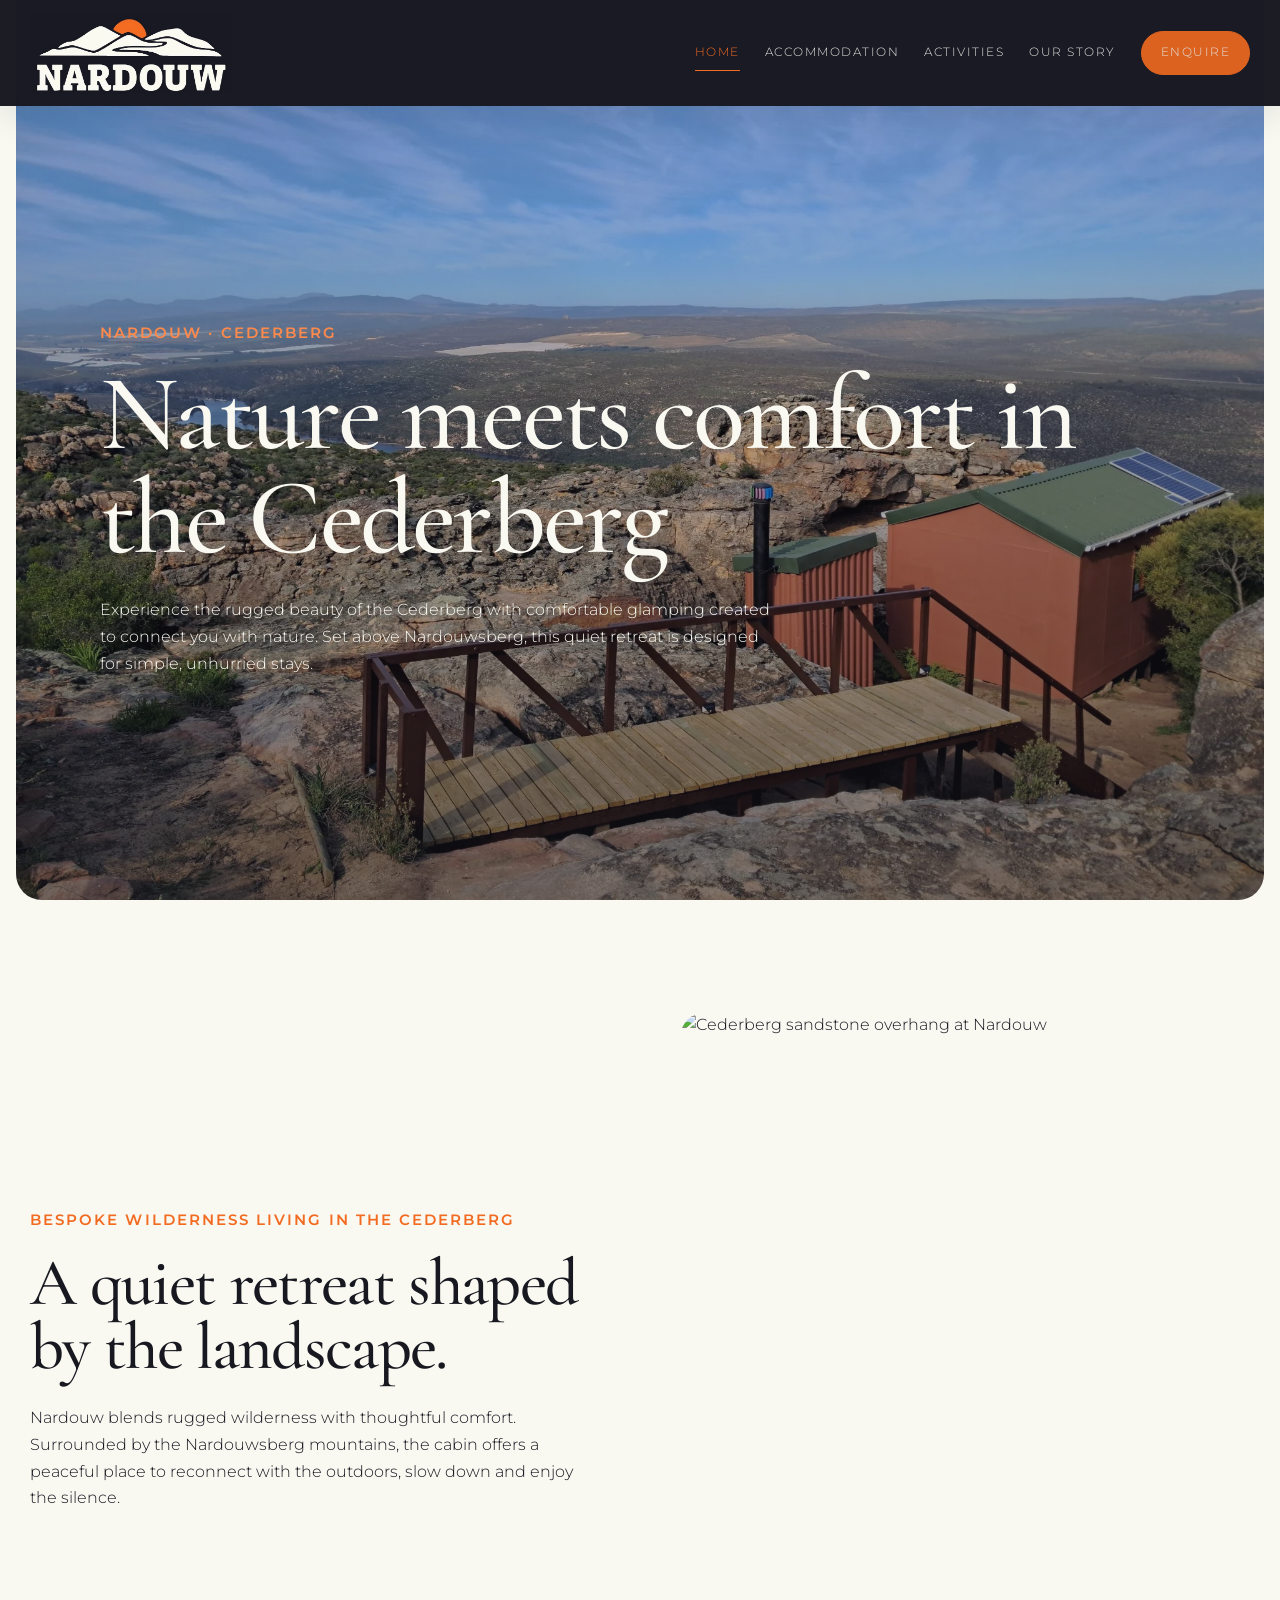
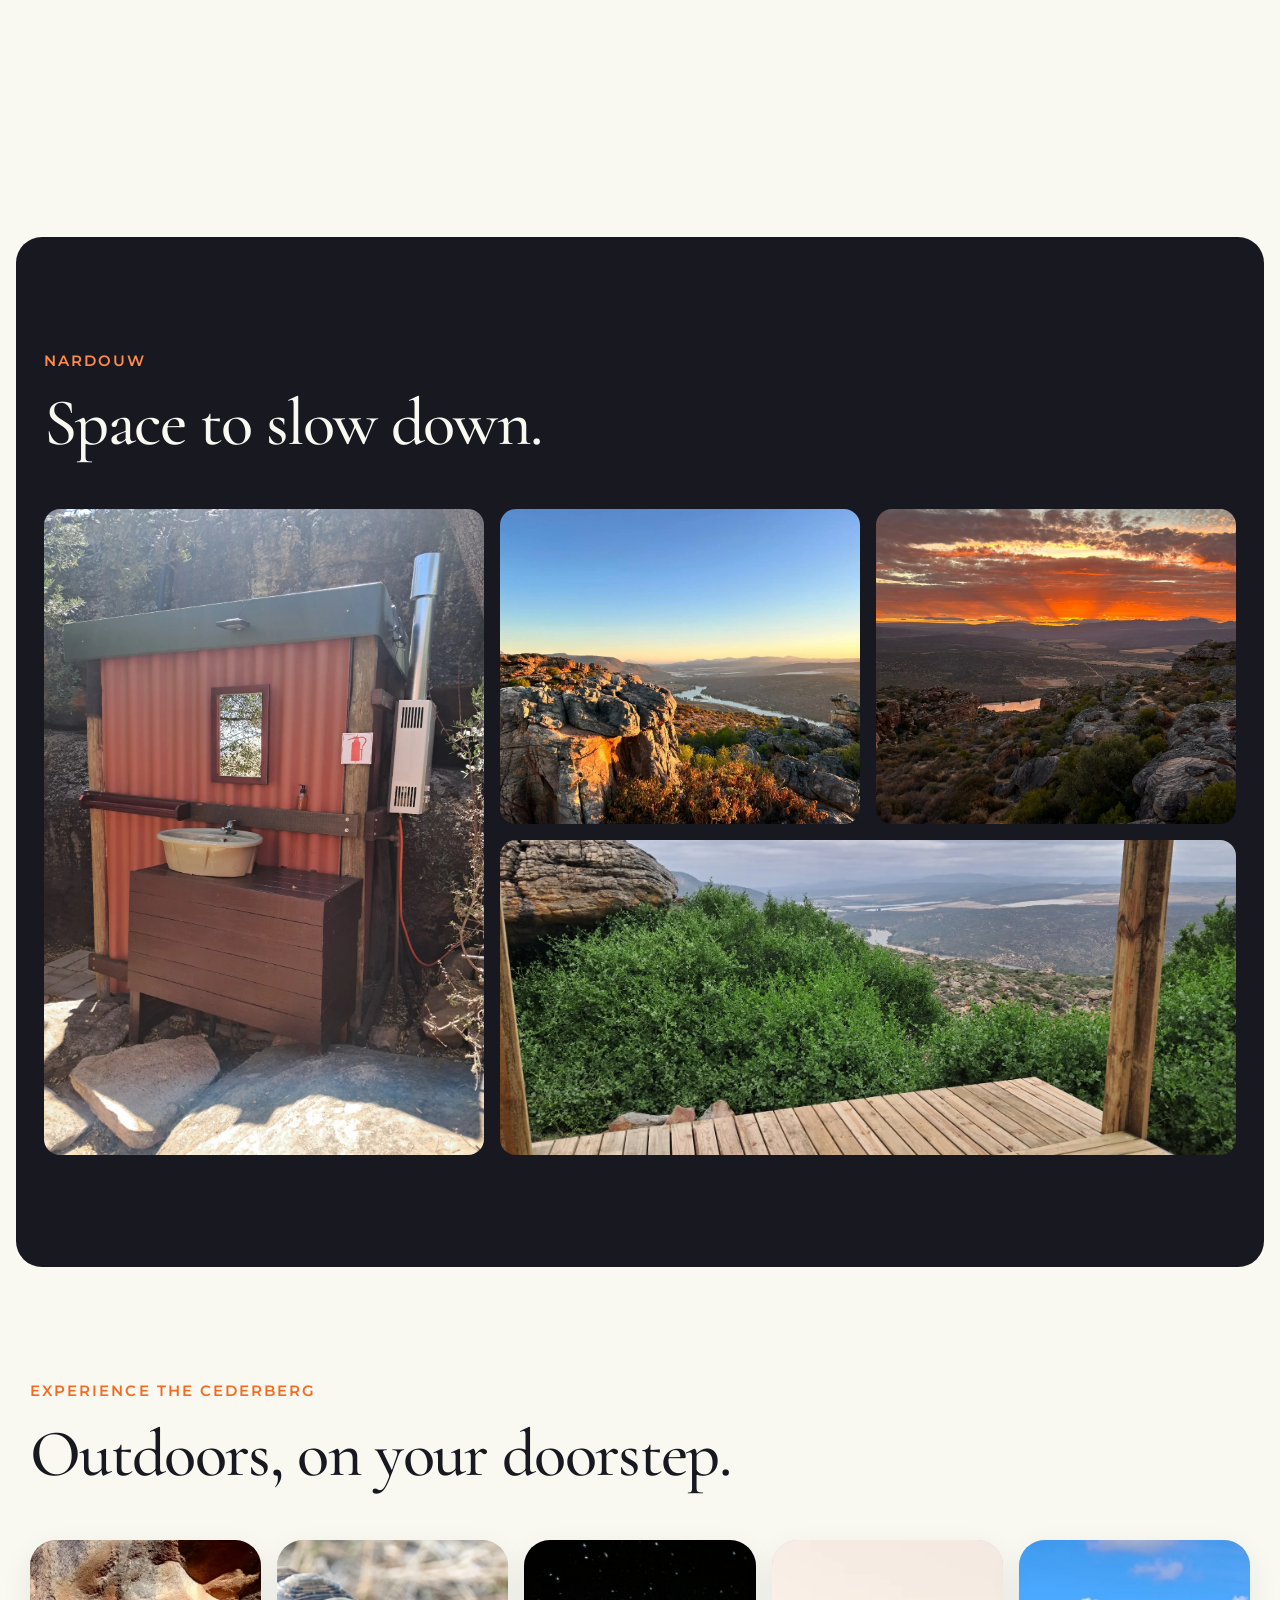
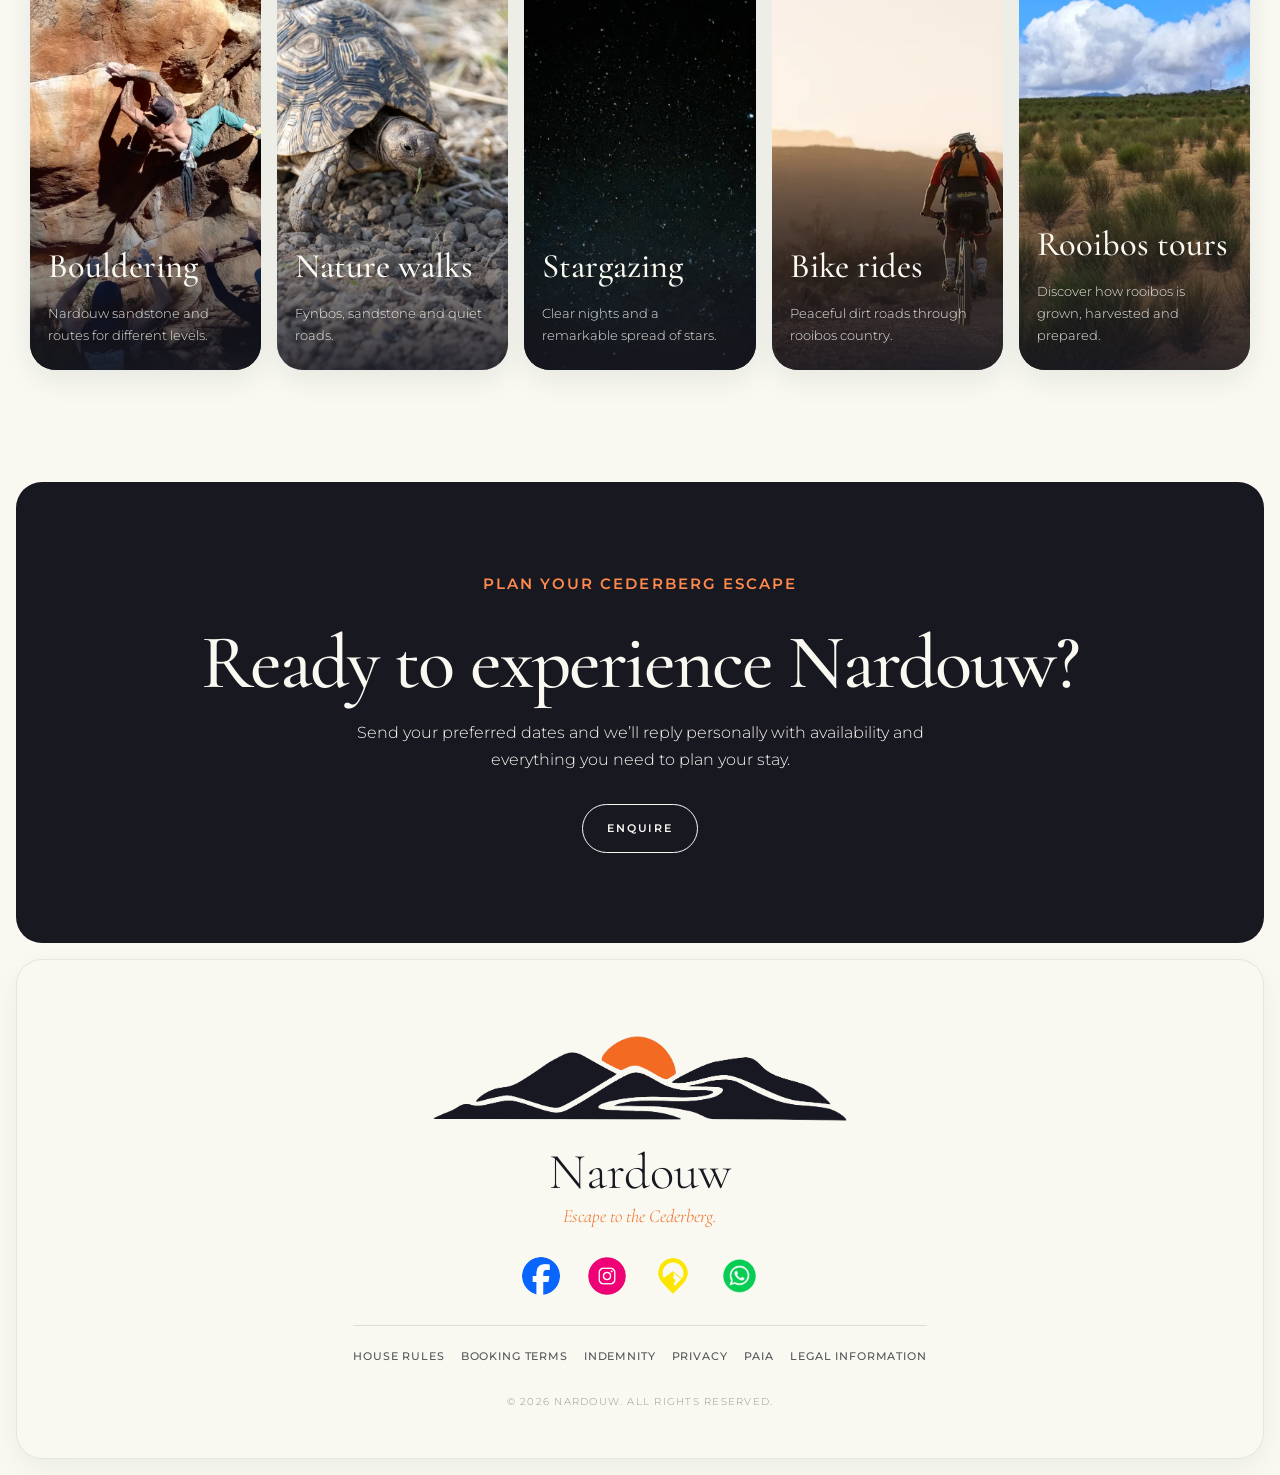
==== commit 02fd0438: "Add files via upload" ====
--- a/index.html
+++ b/index.html
@@ -16,7 +16,7 @@
 <header class="site-header"><div class="container nav"><a aria-label="Nardouw home" class="brand" href="index.html"><img alt="Nardouw" class="brand-logo-lockup" src="images/nardouw-logo-header.webp"/></a><button aria-expanded="false" aria-label="Open menu" class="menu-btn">☰</button><nav class="nav-links"><a class="active" href="index.html">Home</a><a href="accommodation.html">Accommodation</a><a href="activities.html">Activities</a><a href="our-story.html">Our Story</a><a class="nav-cta" href="enquire.html">Enquire</a></nav></div></header>
 <main>
 <section class="hero"><div class="container hero-inner"><p class="eyebrow">Nardouw · Cederberg</p><h1 class="display">Nature meets comfort in the Cederberg</h1><p class="hero-copy">Experience the rugged beauty of the Cederberg with comfortable glamping created to connect you with nature. Set above Nardouwsberg, this quiet retreat is designed for simple, unhurried stays.</p></div></section>
-<section class="section"><div class="container intro-grid"><div class="intro-copy"><p class="eyebrow">Bespoke wilderness living in the Cederberg</p><h2 class="display">A quiet retreat shaped by the landscape.</h2><p>Nardouw blends rugged wilderness with thoughtful comfort. Surrounded by the Nardouwsberg mountains, the cabin offers a peaceful place to reconnect with the outdoors, slow down and enjoy the silence.</p></div><img alt="Nardouw glamping cabin in the Cederberg landscape" class="portrait" src="images/accommodation-cabin-exterior.webp" loading="lazy" decoding="async"/></div></section>
+<section class="section"><div class="container intro-grid"><div class="intro-copy"><p class="eyebrow">Bespoke wilderness living in the Cederberg</p><h2 class="display">A quiet retreat shaped by the landscape.</h2><p>Nardouw blends rugged wilderness with thoughtful comfort. Surrounded by the Nardouwsberg mountains, the cabin offers a peaceful place to reconnect with the outdoors, slow down and enjoy the silence.</p></div><img alt="Cederberg sandstone overhang at Nardouw" class="portrait" src="images/nardouw-rock-overhang-home.webp" loading="lazy" decoding="async"/></div></section>
 <section class="section section-dark"><div class="container"><div class="section-heading"><p class="eyebrow">Nardouw</p><h2 class="display">Space to slow down.</h2></div><div class="home-mosaic"><img alt="Outdoor wash and shower facilities at Nardouw" src="images/nardouw-outdoor-wash.webp" loading="lazy" decoding="async"/><img alt="Cederberg landscape at Nardouw" src="images/nardouw-rocks-golden-hour.webp" loading="lazy" decoding="async"/><img alt="Nardouw landscape" src="images/sunset-valley.webp" loading="lazy" decoding="async"/><img alt="View from the Nardouw cabin deck across the Cederberg" src="images/nardouw-deck-view-new.webp" loading="lazy" decoding="async"/></div></div></section>
 <section class="section"><div class="container"><div class="section-heading"><p class="eyebrow">Experience the Cederberg</p><h2 class="display">Outdoors, on your doorstep.</h2></div><div class="experience-grid home-experience-grid"><a class="experience-card" href="activities.html#bouldering"><img alt="Bouldering on Nardouw sandstone" src="images/nardouw-bouldering.webp" loading="lazy" decoding="async"/><div class="card-overlay"><h3>Bouldering</h3><p>Nardouw sandstone and routes for different levels.</p></div></a><a class="experience-card" href="activities.html#nature-walks"><img alt="Tortoise in the Cederberg landscape" src="images/tortoise.webp" loading="lazy" decoding="async"/><div class="card-overlay"><h3>Nature walks</h3><p>Fynbos, sandstone and quiet roads.</p></div></a><a class="experience-card" href="activities.html#stargazing"><img alt="Star-filled night sky above Nardouw" src="images/stargazing.jpg" loading="lazy" decoding="async"/><div class="card-overlay"><h3>Stargazing</h3><p>Clear nights and a remarkable spread of stars.</p></div></a><a class="experience-card" href="activities.html#bike-rides"><img alt="Bike rides in the Cederberg" src="images/cycling.webp" loading="lazy" decoding="async"/><div class="card-overlay"><h3>Bike rides</h3><p>Peaceful dirt roads through rooibos country.</p></div></a><a class="experience-card" href="activities.html#rooibos-tours"><img alt="Rooibos fields near Nardouw" src="images/rooibos-field.webp" loading="lazy" decoding="async"/><div class="card-overlay"><h3>Rooibos tours</h3><p>Discover how rooibos is grown, harvested and prepared.</p></div></a></div></div></section>
 <section class="cta-band"><div class="container"><p class="eyebrow">Plan your Cederberg escape</p><h2 class="display">Ready to experience Nardouw?</h2><p>Send your preferred dates and we’ll reply personally with availability and everything you need to plan your stay.</p><a class="btn btn-light" href="enquire.html">Enquire</a></div></section>
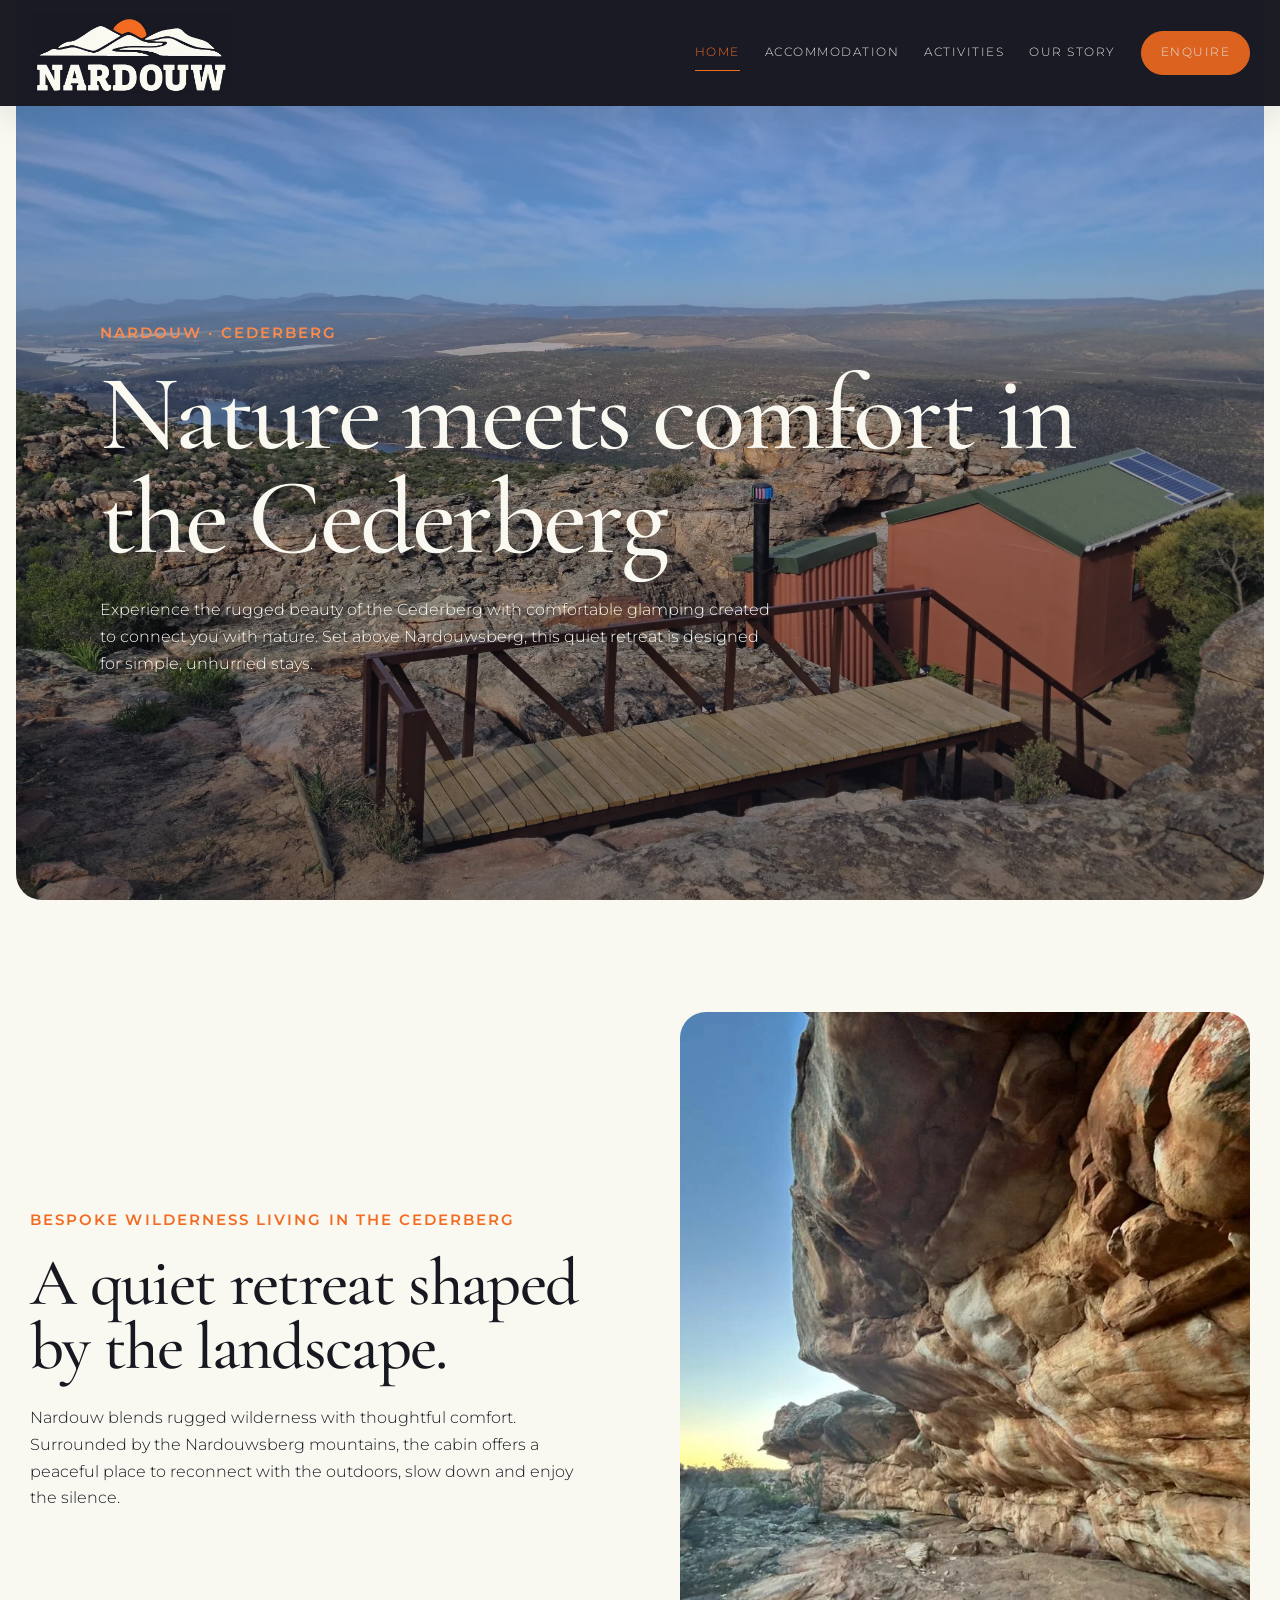
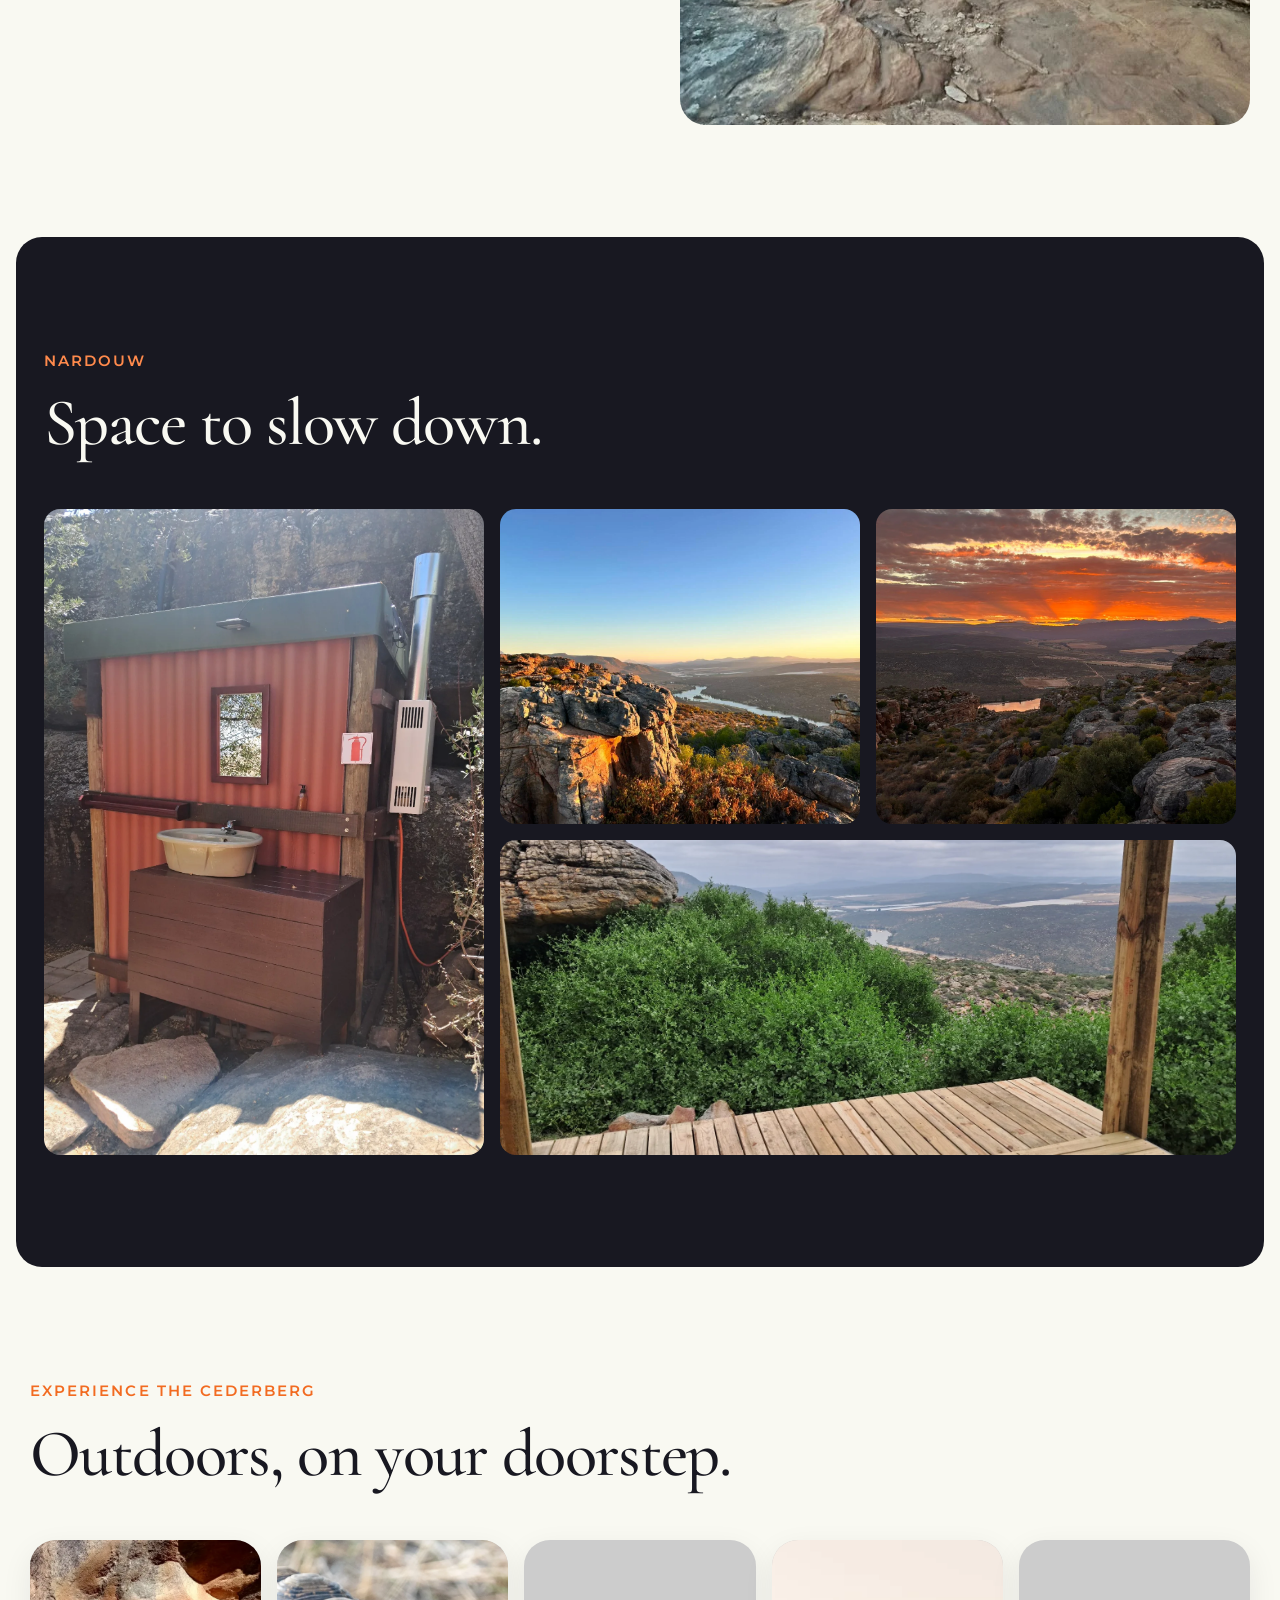
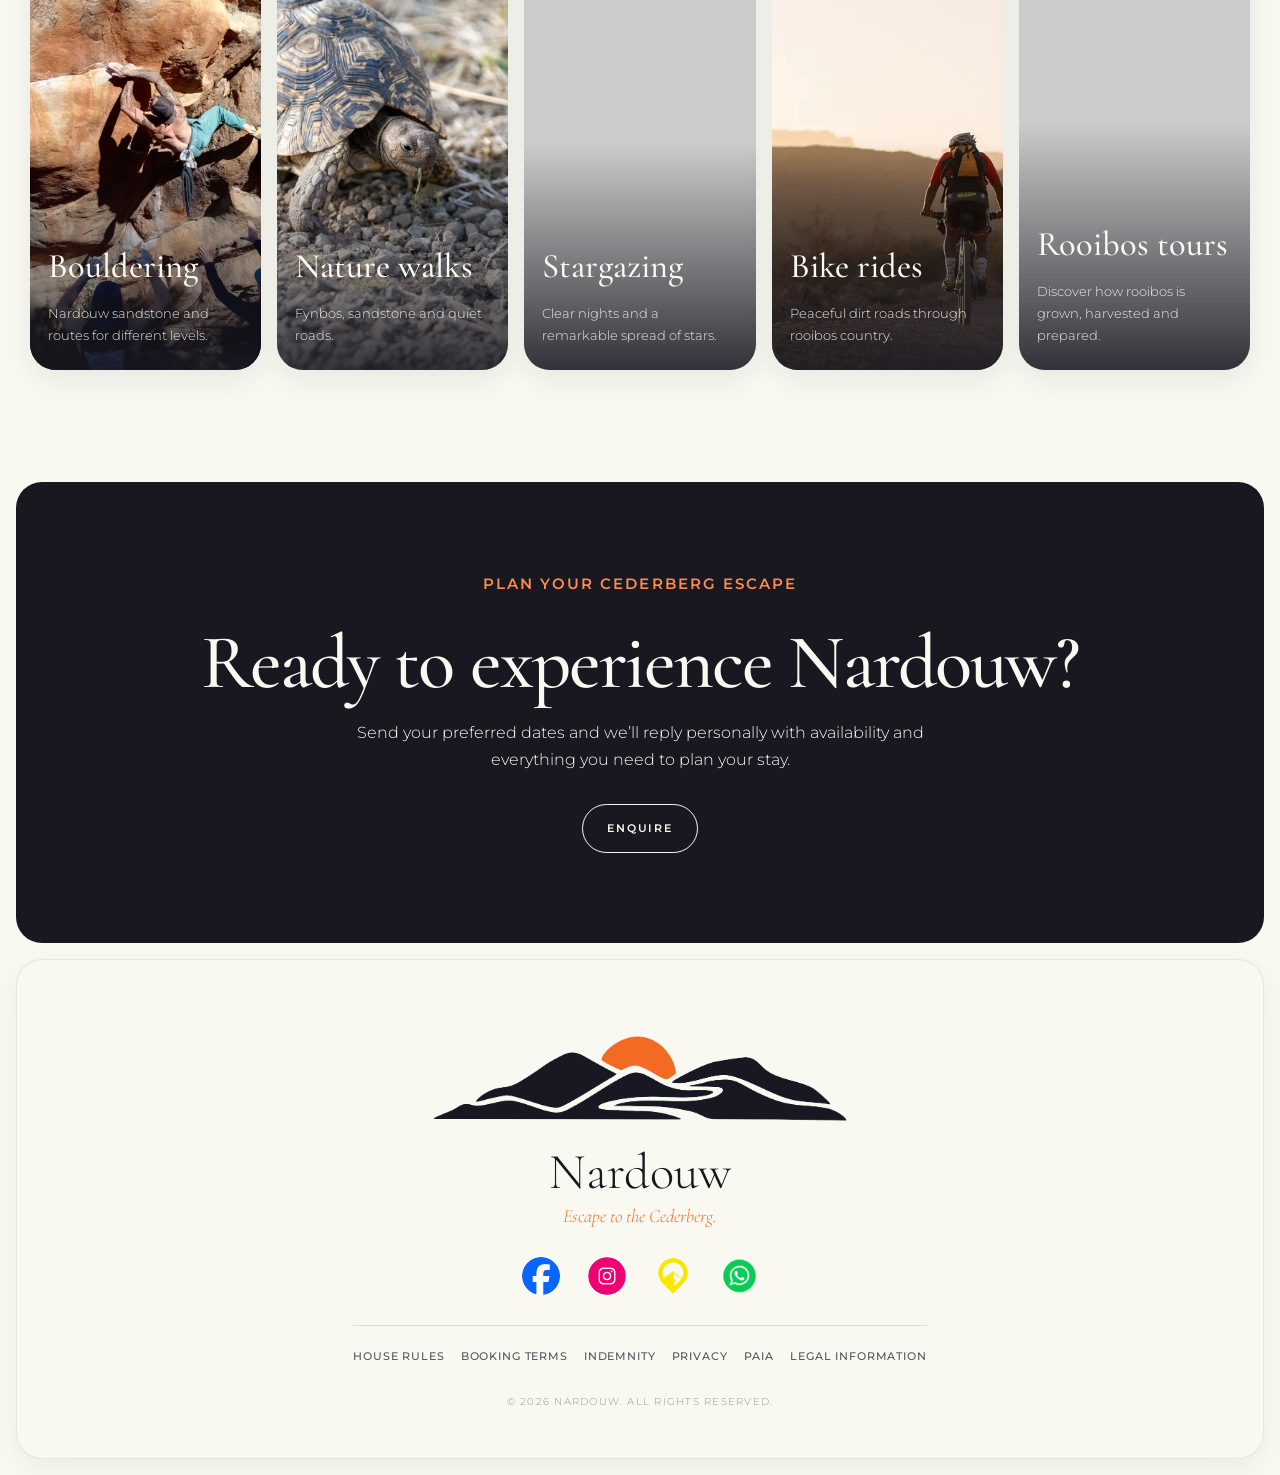
==== commit 7e7b726a: "Change favicon from webp to png format Updated favicon image format from webp to png." ====
--- a/index.html
+++ b/index.html
@@ -1,6 +1,6 @@
 <!DOCTYPE html>
 
-<html lang="en"><head><meta charset="utf-8"/><meta content="width=device-width,initial-scale=1" name="viewport"/><title>Nardouw | Cederberg Glamping</title><meta content="A private off-grid glamping retreat for one or two guests above Nardouwsberg in the Cederberg." name="description"/><link href="styles.css" rel="stylesheet"/><link href="legal-site.css" rel="stylesheet"/><link href="images/nardouw-mark.webp" rel="icon" type="image/webp"/><link href="https://nardouw.co.za/" rel="canonical"/><meta content="Nardouw" property="og:site_name"/><meta content="https://nardouw.co.za/" property="og:url"/><meta content="website" property="og:type"/><meta content="Nardouw | Cederberg Glamping" property="og:title"/><meta content="A private off-grid glamping retreat for one or two guests above Nardouwsberg in the Cederberg." property="og:description"/><meta content="https://nardouw.co.za/images/cabin-exterior.webp" property="og:image"/><meta content="Nardouw glamping cabin in the Cederberg landscape" property="og:image:alt"/><meta content="summary_large_image" name="twitter:card"/><meta content="Nardouw | Cederberg Glamping" name="twitter:title"/><meta content="A private off-grid glamping retreat for one or two guests above Nardouwsberg in the Cederberg." name="twitter:description"/><meta content="https://nardouw.co.za/images/cabin-exterior.webp" name="twitter:image"/><style>
+<html lang="en"><head><meta charset="utf-8"/><meta content="width=device-width,initial-scale=1" name="viewport"/><title>Nardouw | Cederberg Glamping</title><meta content="A private off-grid glamping retreat for one or two guests above Nardouwsberg in the Cederberg." name="description"/><link href="styles.css" rel="stylesheet"/><link href="legal-site.css" rel="stylesheet"/><link href="images/nardouw-mark.png" rel="icon" type="image/png"/><link href="https://nardouw.co.za/" rel="canonical"/><meta content="Nardouw" property="og:site_name"/><meta content="https://nardouw.co.za/" property="og:url"/><meta content="website" property="og:type"/><meta content="Nardouw | Cederberg Glamping" property="og:title"/><meta content="A private off-grid glamping retreat for one or two guests above Nardouwsberg in the Cederberg." property="og:description"/><meta content="https://nardouw.co.za/images/cabin-exterior.webp" property="og:image"/><meta content="Nardouw glamping cabin in the Cederberg landscape" property="og:image:alt"/><meta content="summary_large_image" name="twitter:card"/><meta content="Nardouw | Cederberg Glamping" name="twitter:title"/><meta content="A private off-grid glamping retreat for one or two guests above Nardouwsberg in the Cederberg." name="twitter:description"/><meta content="https://nardouw.co.za/images/cabin-exterior.webp" name="twitter:image"/><style>
 /* Home activities: five-card responsive layout */
 .home-experience-grid{display:flex;flex-wrap:wrap;justify-content:center;gap:16px}
 .home-experience-grid .experience-card{flex:1 1 calc(20% - 16px);min-width:0}
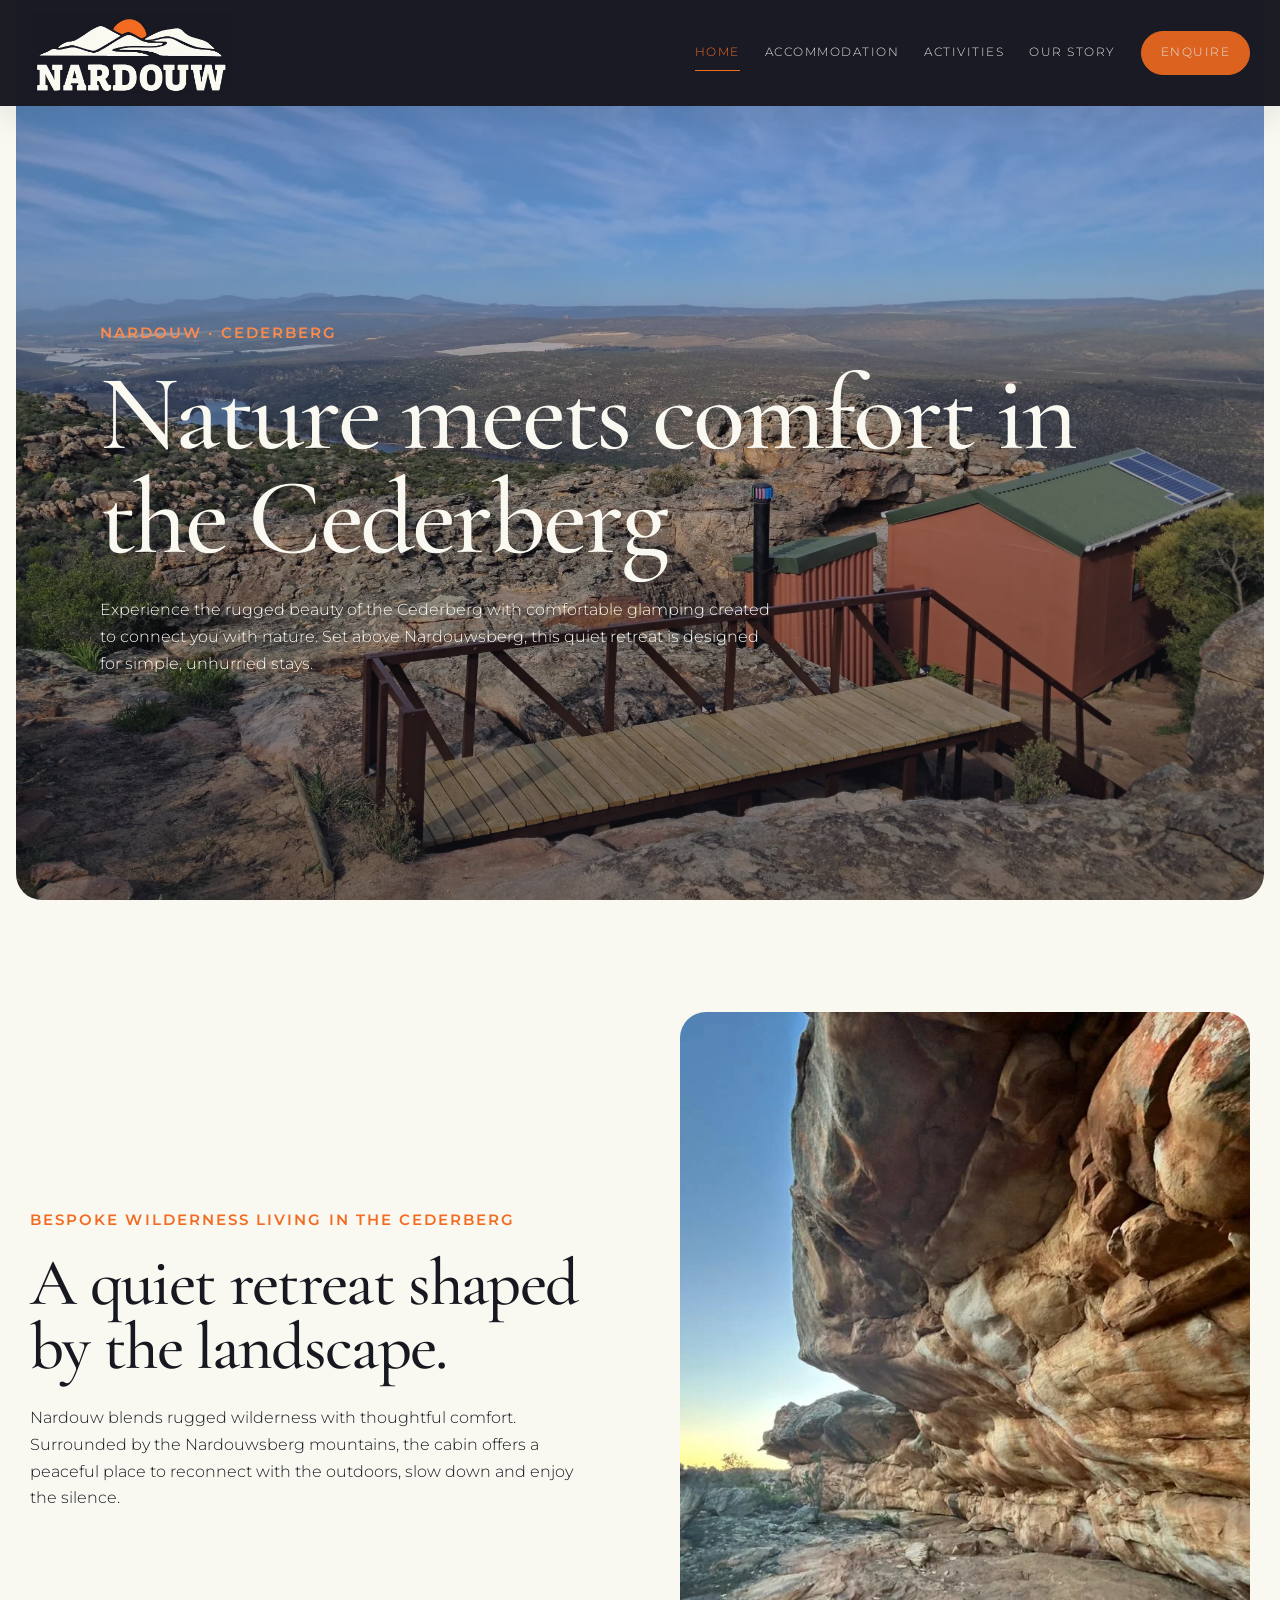
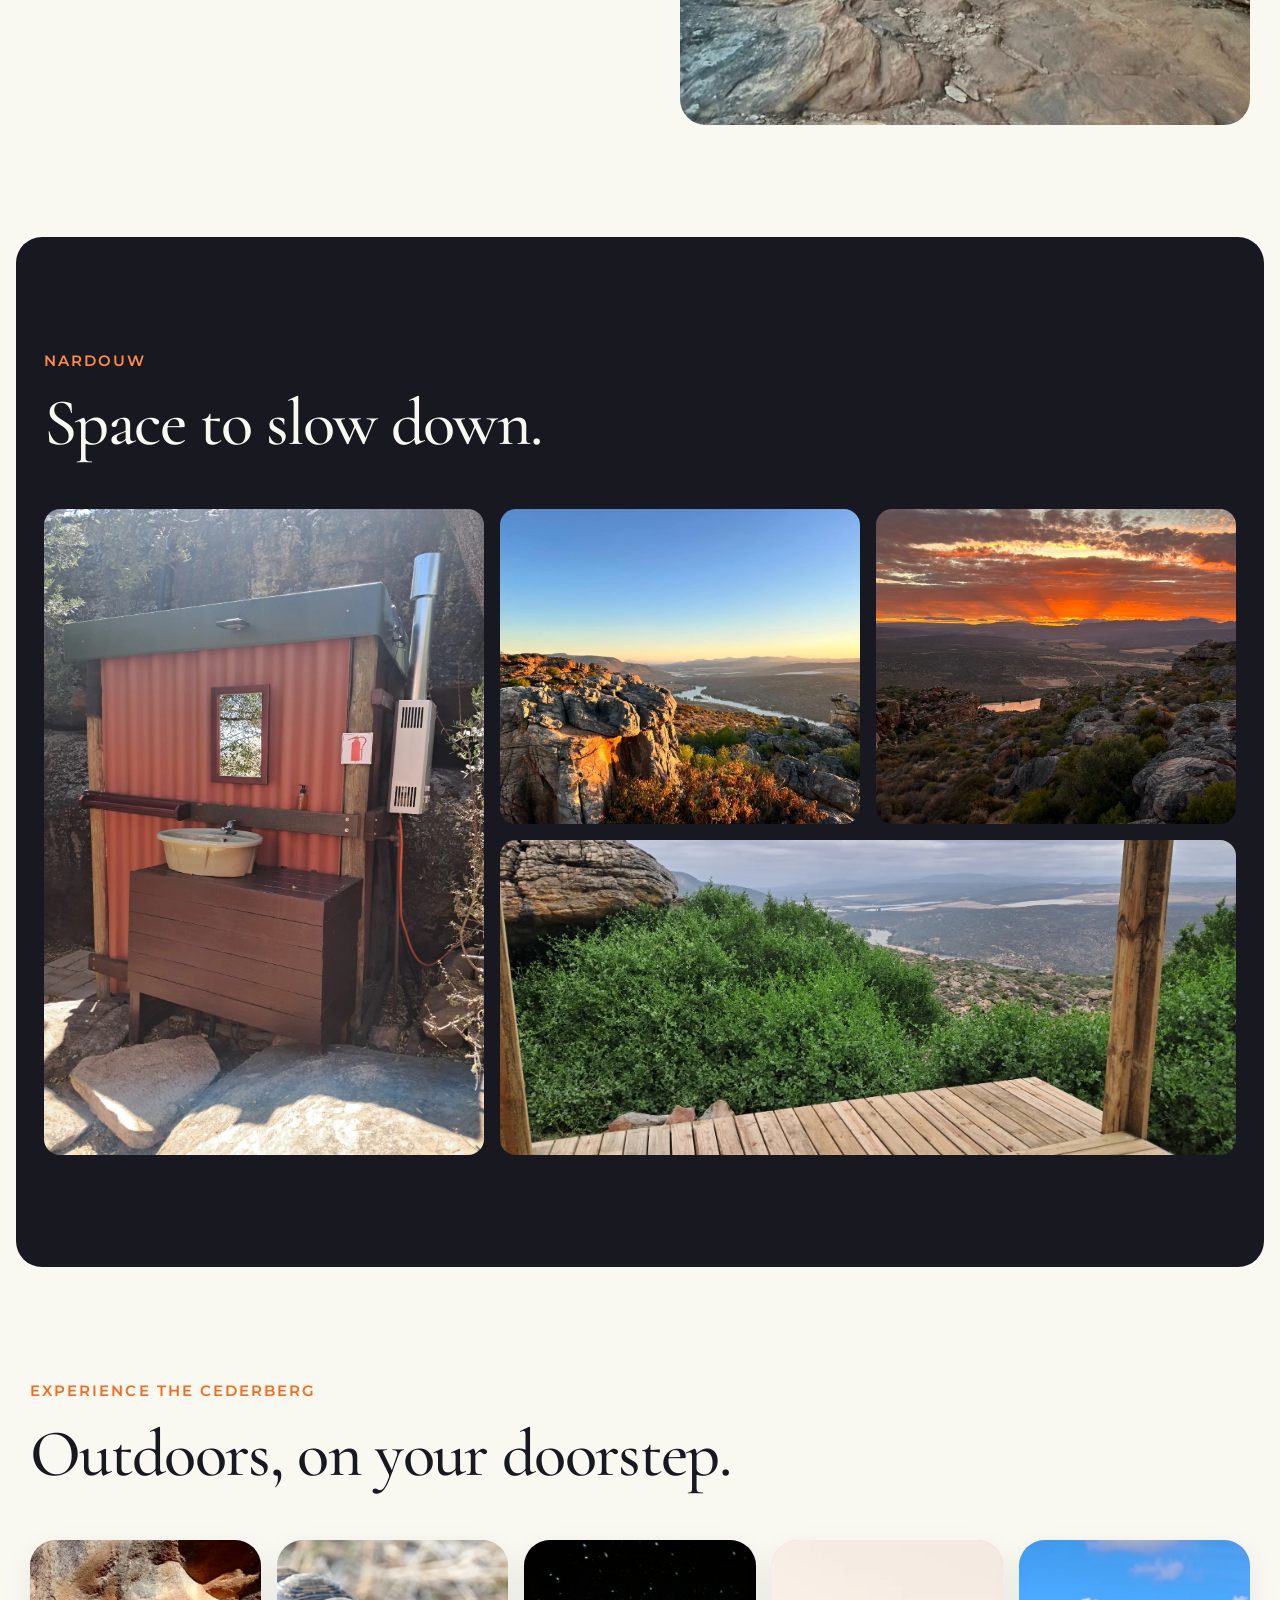
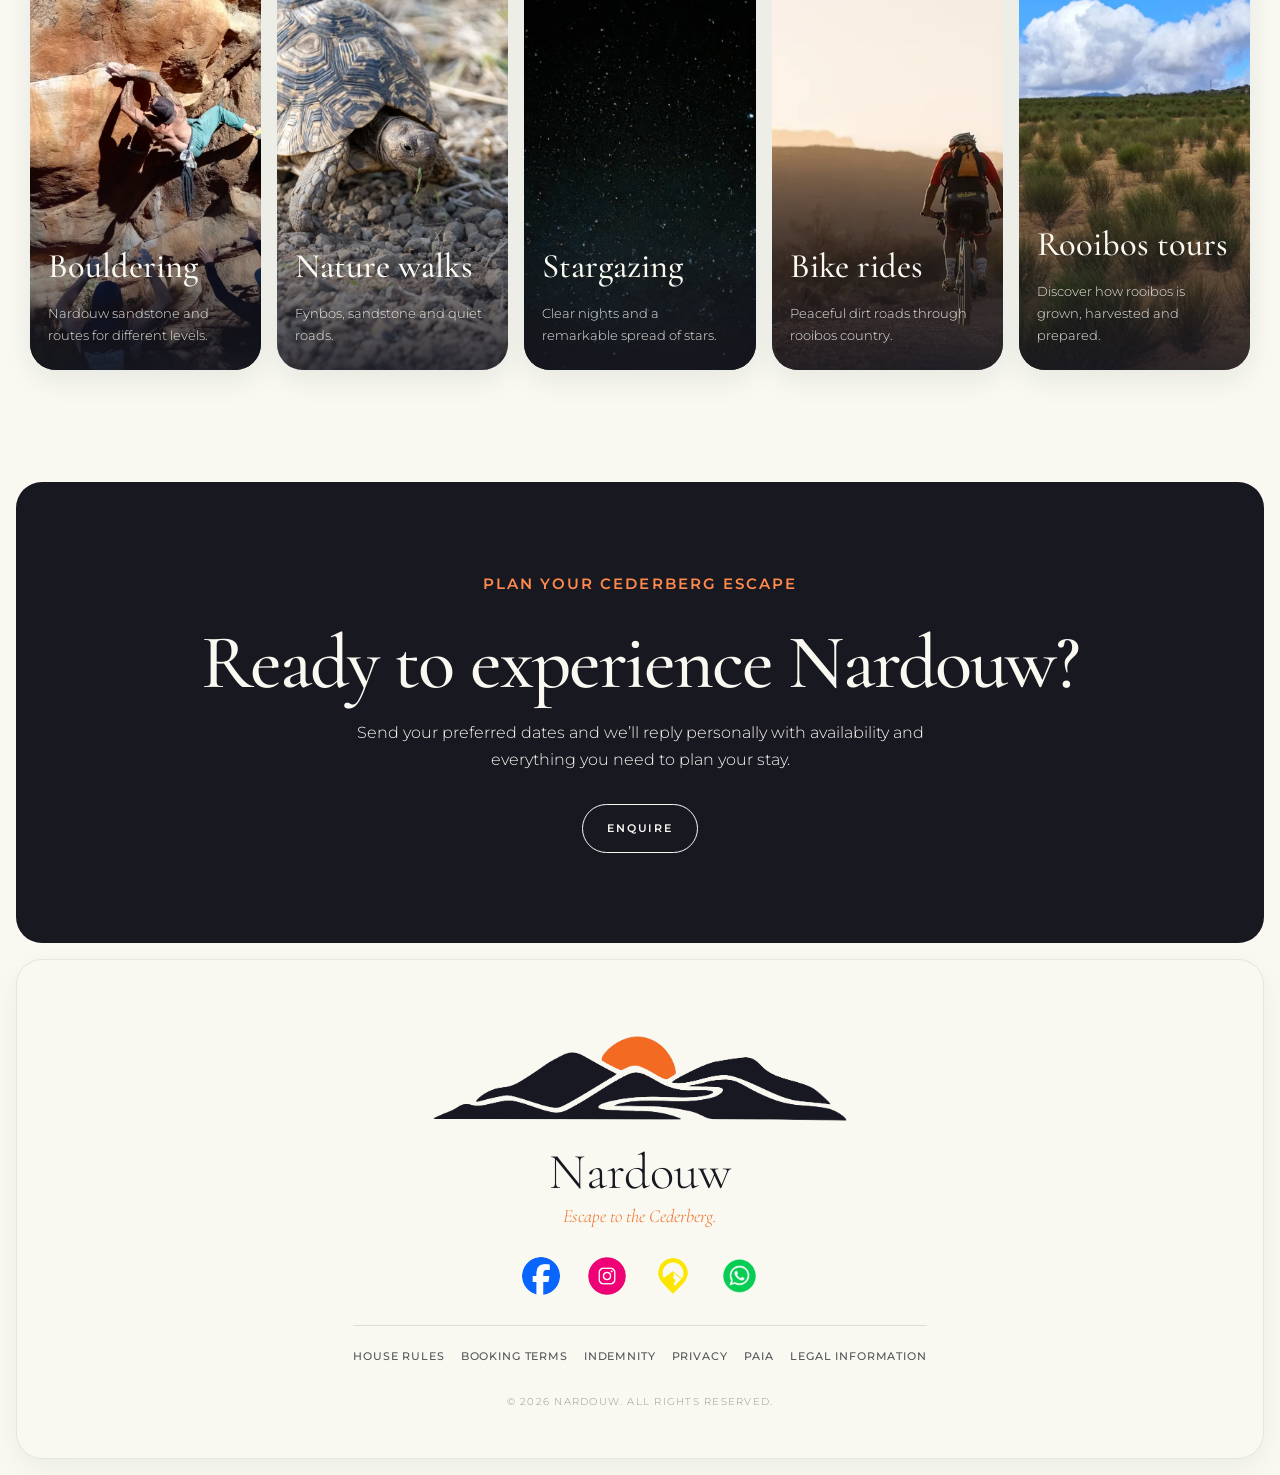
==== commit b4572bcd: "Add website structured data for SEO Added structured data for SEO and improved header markup." ====
--- a/index.html
+++ b/index.html
@@ -12,7 +12,19 @@
 /* Home activity cards: identical typography and slightly wider text area */
 .home-experience-grid .card-overlay{padding:95px 18px 24px}
 .home-experience-grid .card-overlay h3{font-size:2.15rem}
-</style></head><body>
+</style>
+
+<script type="application/ld+json">
+{
+  "@context": "https://schema.org",
+  "@type": "WebSite",
+  "name": "Nardouw",
+  "alternateName": "nardouw.co.za",
+  "url": "https://nardouw.co.za/"
+}
+</script>
+
+</head><body>
 <header class="site-header"><div class="container nav"><a aria-label="Nardouw home" class="brand" href="index.html"><img alt="Nardouw" class="brand-logo-lockup" src="images/nardouw-logo-header.webp"/></a><button aria-expanded="false" aria-label="Open menu" class="menu-btn">☰</button><nav class="nav-links"><a class="active" href="index.html">Home</a><a href="accommodation.html">Accommodation</a><a href="activities.html">Activities</a><a href="our-story.html">Our Story</a><a class="nav-cta" href="enquire.html">Enquire</a></nav></div></header>
 <main>
 <section class="hero"><div class="container hero-inner"><p class="eyebrow">Nardouw · Cederberg</p><h1 class="display">Nature meets comfort in the Cederberg</h1><p class="hero-copy">Experience the rugged beauty of the Cederberg with comfortable glamping created to connect you with nature. Set above Nardouwsberg, this quiet retreat is designed for simple, unhurried stays.</p></div></section>
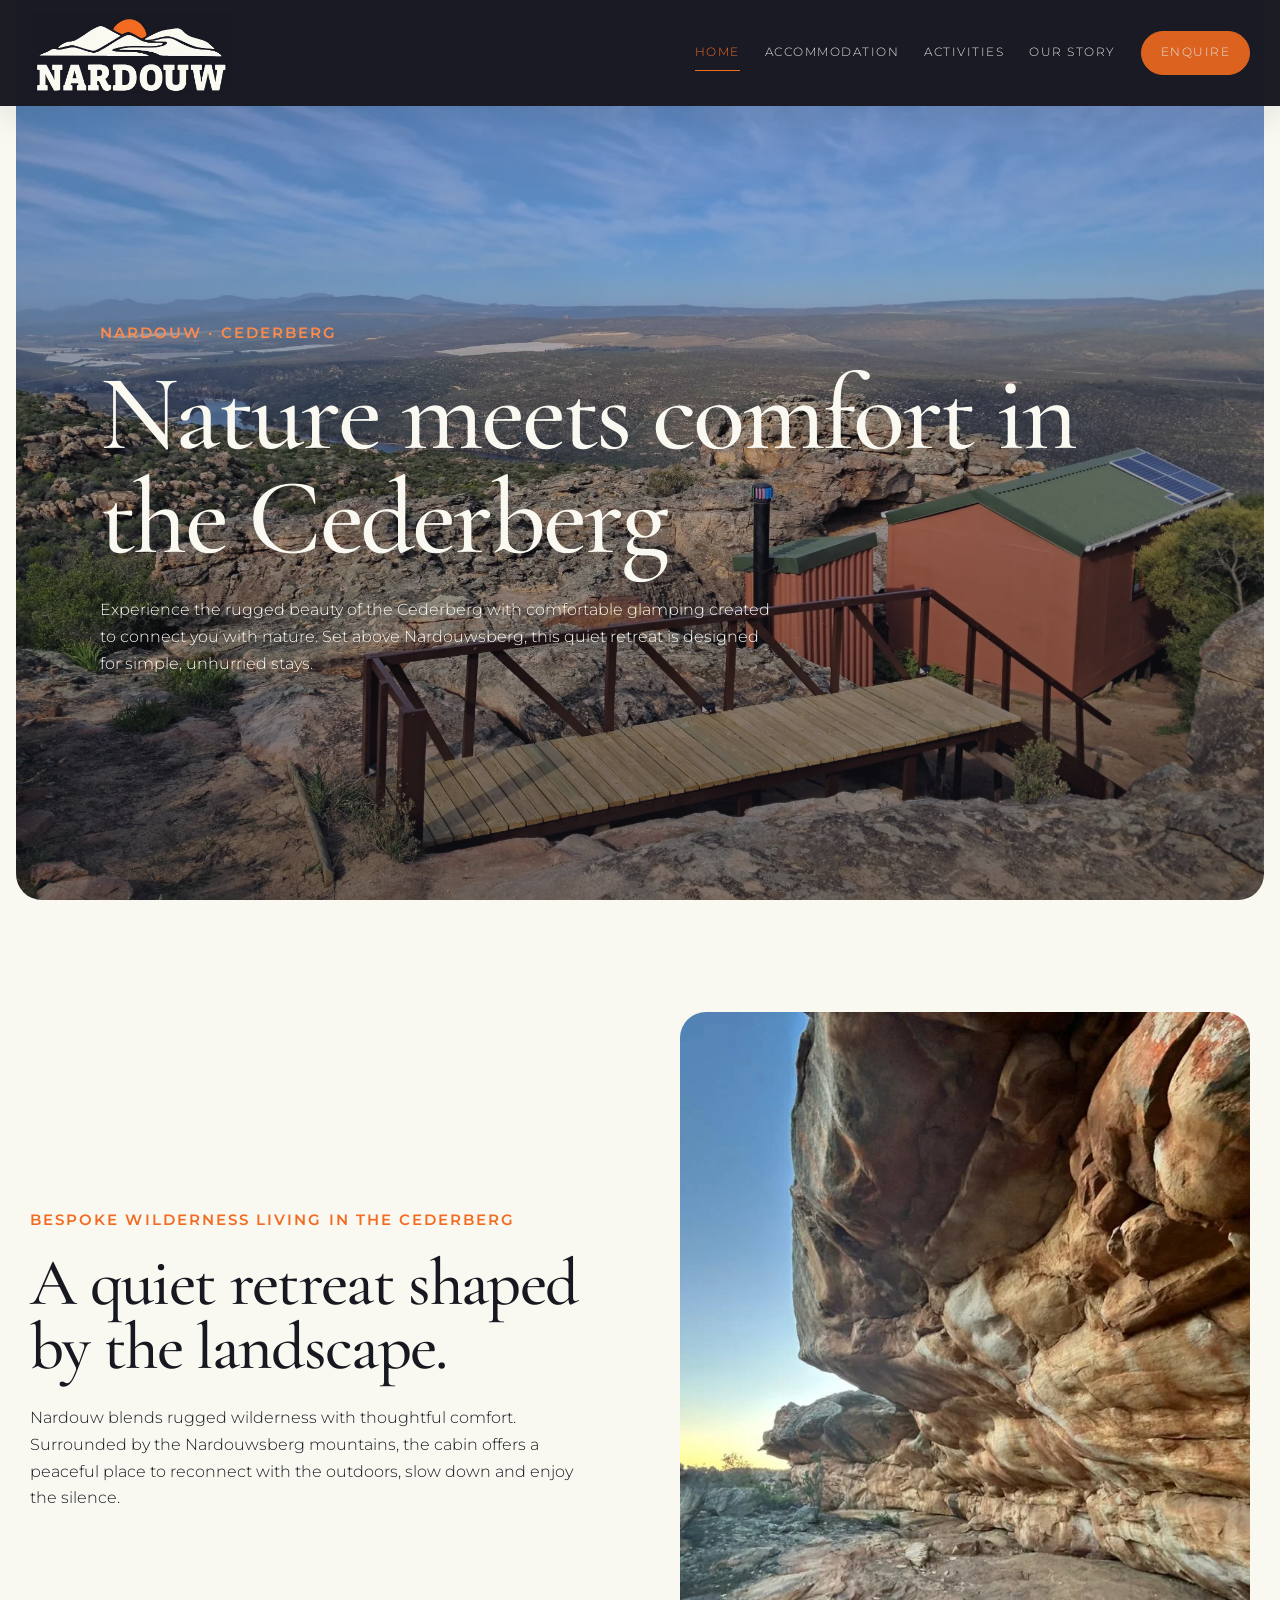
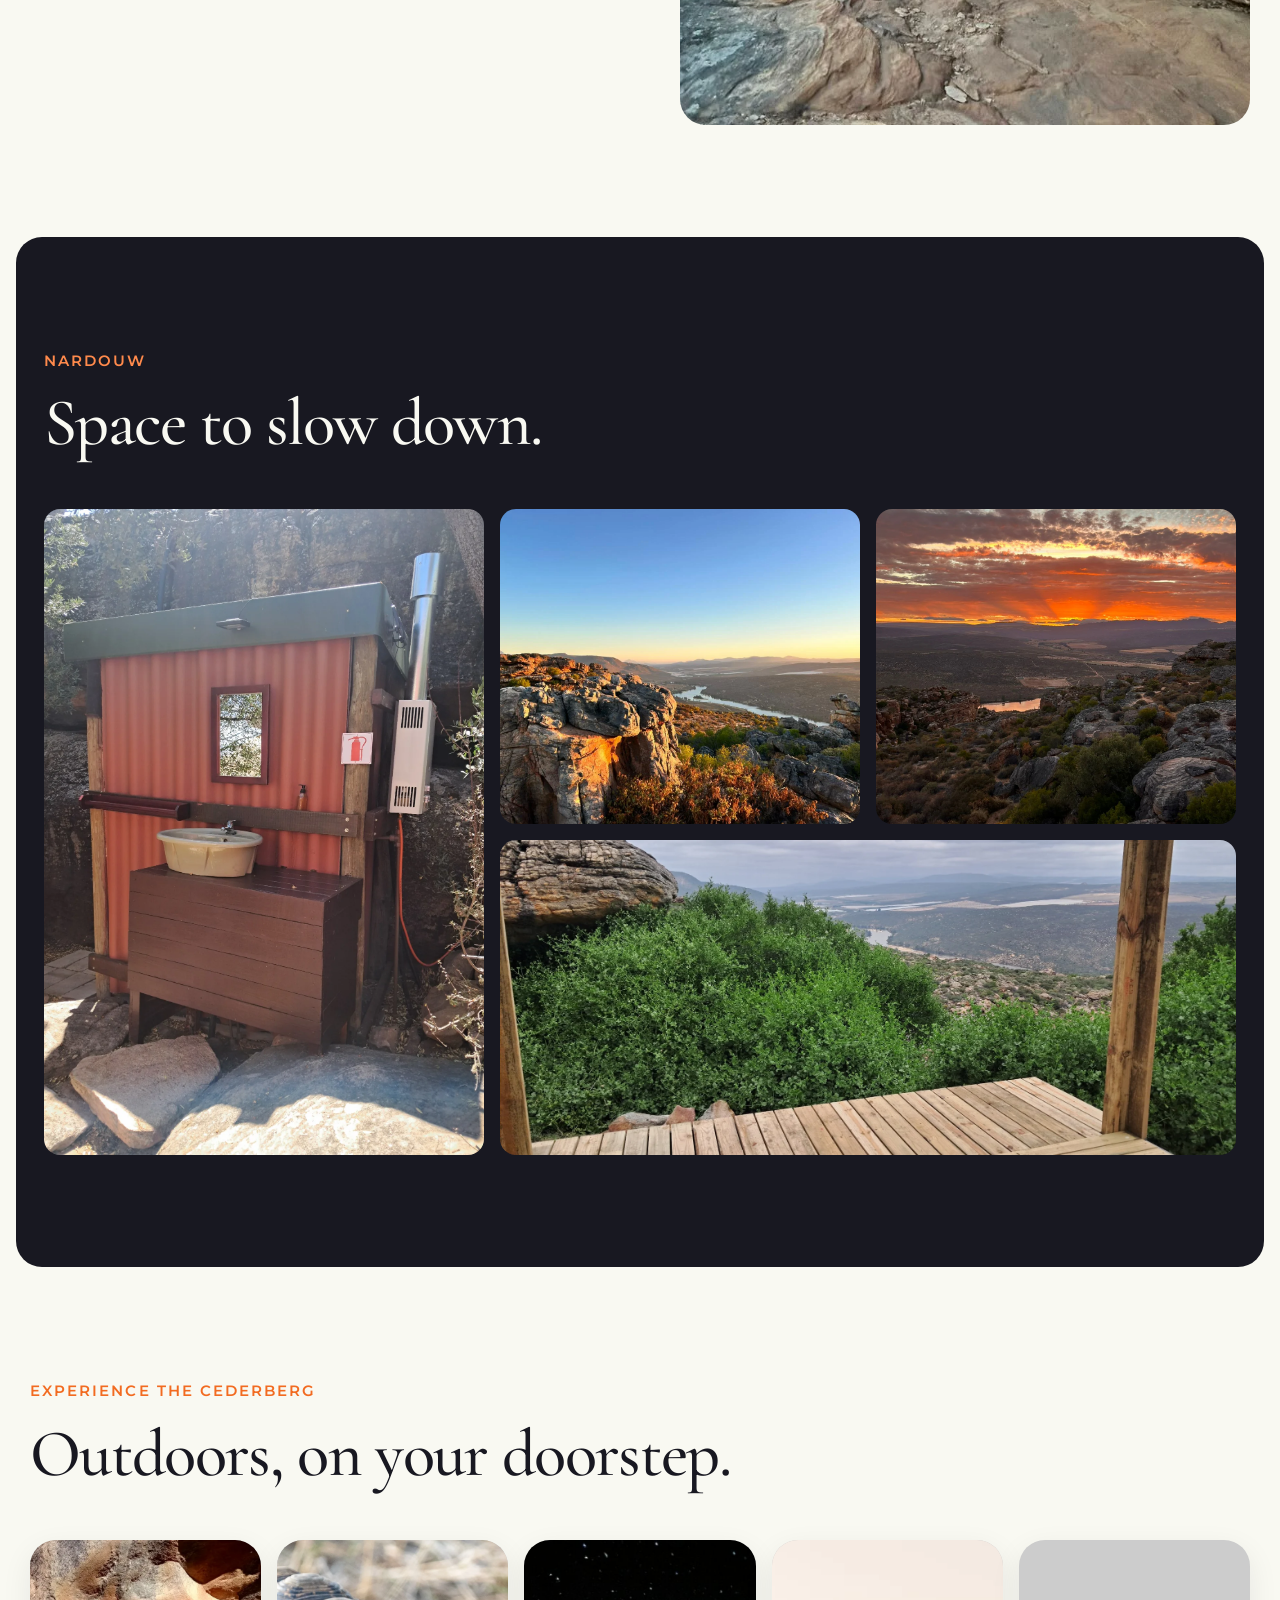
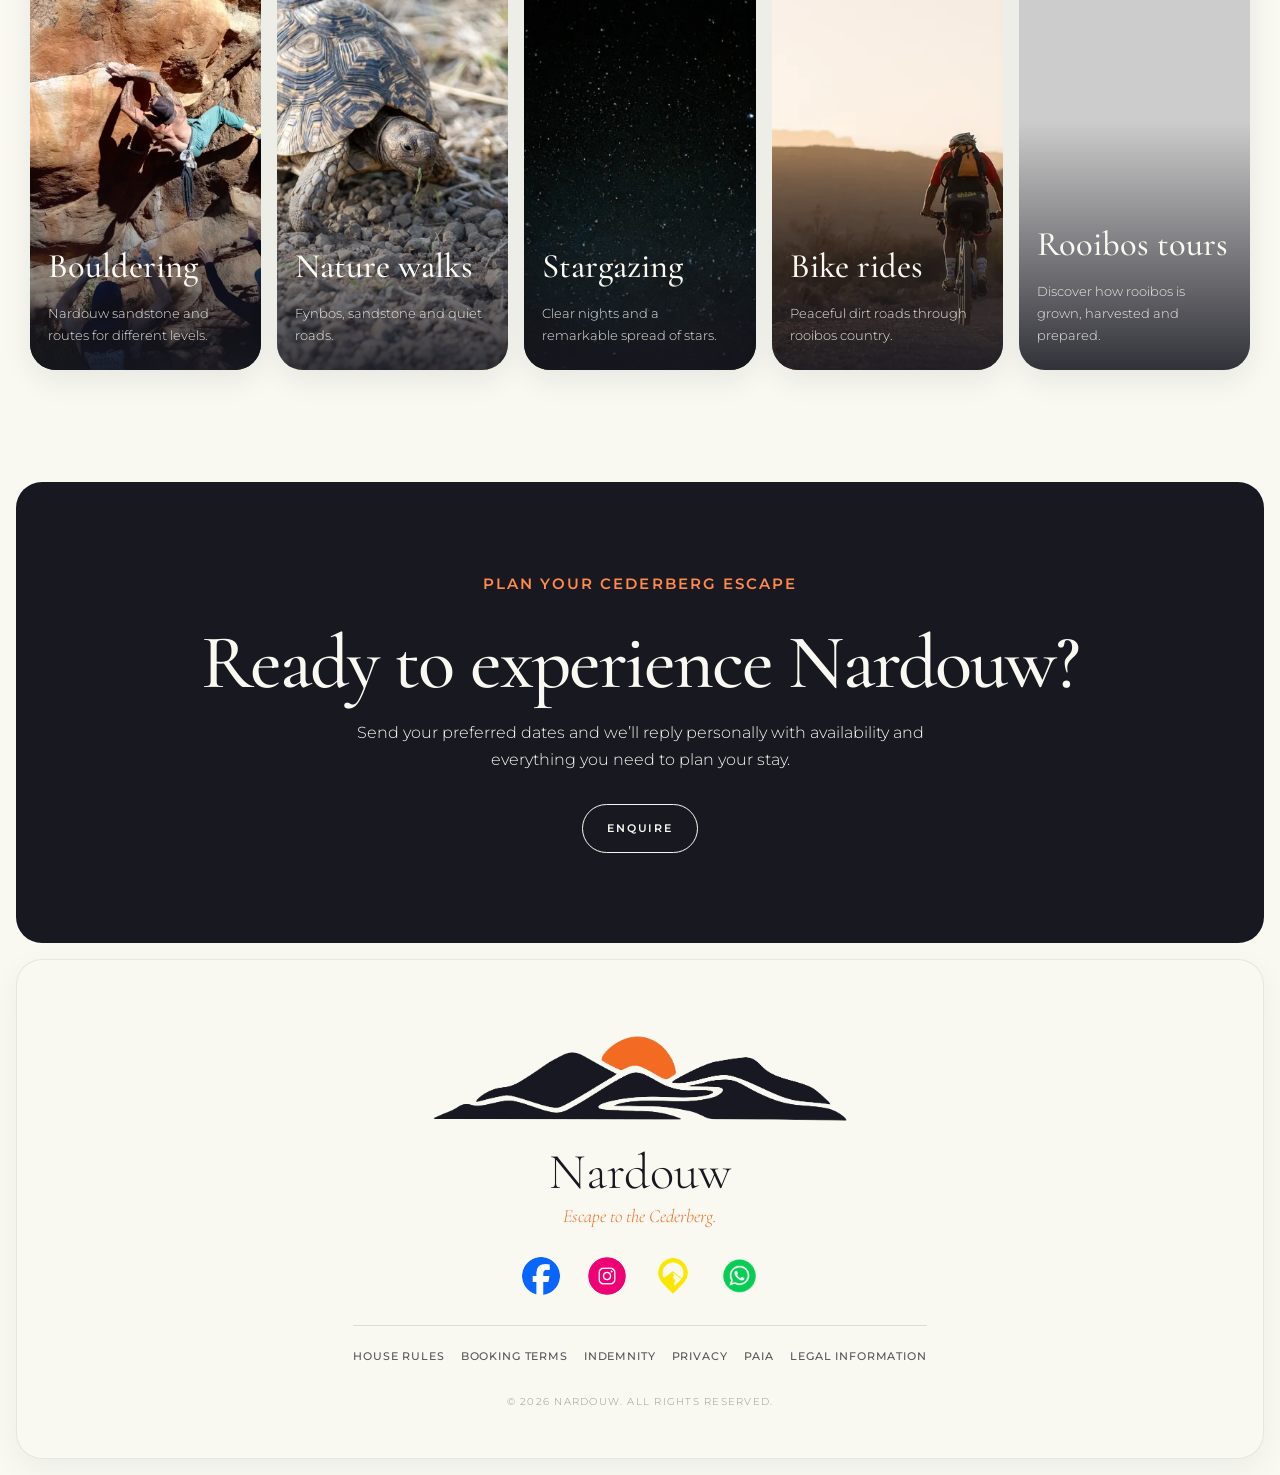
==== commit f140d02c: "Add Google Analytics tracking" ====
--- a/index.html
+++ b/index.html
@@ -1,6 +1,14 @@
 <!DOCTYPE html>
 
-<html lang="en"><head><meta charset="utf-8"/><meta content="width=device-width,initial-scale=1" name="viewport"/><title>Nardouw | Cederberg Glamping</title><meta content="A private off-grid glamping retreat for one or two guests above Nardouwsberg in the Cederberg." name="description"/><link href="styles.css" rel="stylesheet"/><link href="legal-site.css" rel="stylesheet"/><link href="images/nardouw-mark.png" rel="icon" type="image/png"/><link href="https://nardouw.co.za/" rel="canonical"/><meta content="Nardouw" property="og:site_name"/><meta content="https://nardouw.co.za/" property="og:url"/><meta content="website" property="og:type"/><meta content="Nardouw | Cederberg Glamping" property="og:title"/><meta content="A private off-grid glamping retreat for one or two guests above Nardouwsberg in the Cederberg." property="og:description"/><meta content="https://nardouw.co.za/images/cabin-exterior.webp" property="og:image"/><meta content="Nardouw glamping cabin in the Cederberg landscape" property="og:image:alt"/><meta content="summary_large_image" name="twitter:card"/><meta content="Nardouw | Cederberg Glamping" name="twitter:title"/><meta content="A private off-grid glamping retreat for one or two guests above Nardouwsberg in the Cederberg." name="twitter:description"/><meta content="https://nardouw.co.za/images/cabin-exterior.webp" name="twitter:image"/><style>
+<html lang="en"><head>
+<!-- Google tag (gtag.js) -->
+<script async src="https://www.googletagmanager.com/gtag/js?id=G-21PY5FML65"></script>
+<script>
+  window.dataLayer = window.dataLayer || [];
+  function gtag(){dataLayer.push(arguments);}
+  gtag('js', new Date());
+  gtag('config', 'G-21PY5FML65');
+</script><meta charset="utf-8"/><meta content="width=device-width,initial-scale=1" name="viewport"/><title>Nardouw | Cederberg Glamping</title><meta content="A private off-grid glamping retreat for one or two guests above Nardouwsberg in the Cederberg." name="description"/><link href="styles.css" rel="stylesheet"/><link href="legal-site.css" rel="stylesheet"/><link href="images/nardouw-mark.png" rel="icon" type="image/png"/><link href="https://nardouw.co.za/" rel="canonical"/><meta content="Nardouw" property="og:site_name"/><meta content="https://nardouw.co.za/" property="og:url"/><meta content="website" property="og:type"/><meta content="Nardouw | Cederberg Glamping" property="og:title"/><meta content="A private off-grid glamping retreat for one or two guests above Nardouwsberg in the Cederberg." property="og:description"/><meta content="https://nardouw.co.za/images/cabin-exterior.webp" property="og:image"/><meta content="Nardouw glamping cabin in the Cederberg landscape" property="og:image:alt"/><meta content="summary_large_image" name="twitter:card"/><meta content="Nardouw | Cederberg Glamping" name="twitter:title"/><meta content="A private off-grid glamping retreat for one or two guests above Nardouwsberg in the Cederberg." name="twitter:description"/><meta content="https://nardouw.co.za/images/cabin-exterior.webp" name="twitter:image"/><style>
 /* Home activities: five-card responsive layout */
 .home-experience-grid{display:flex;flex-wrap:wrap;justify-content:center;gap:16px}
 .home-experience-grid .experience-card{flex:1 1 calc(20% - 16px);min-width:0}
@@ -21,6 +29,31 @@
   "name": "Nardouw",
   "alternateName": "nardouw.co.za",
   "url": "https://nardouw.co.za/"
+}
+</script>
+
+<script type="application/ld+json">
+{
+  "@context": "https://schema.org",
+  "@type": "Organization",
+  "@id": "https://nardouw.co.za/#organization",
+  "name": "Nardouw",
+  "url": "https://nardouw.co.za/",
+  "logo": "https://nardouw.co.za/images/nardouw-mark.png",
+  "telephone": "+27 83 645 8334",
+  "email": "nardouwcamping@gmail.com",
+  "address": {
+    "@type": "PostalAddress",
+    "streetAddress": "Nardouw Farm",
+    "addressLocality": "Clanwilliam",
+    "postalCode": "8135",
+    "addressCountry": "ZA"
+  },
+  "sameAs": [
+    "https://www.google.com/maps/place/Nardouw/@-32.0084835,18.8301523,17z/data=!4m20!1m10!3m9!1s0x1c324b102f1016a1:0xc02c371bacfba2ac!2sNardouw!5m2!4m1!1i2!8m2!3d-32.0084881!4d18.8327272!16s%2Fg%2F11trxc2rvr!3m8!1s0x1c324b102f1016a1:0xc02c371bacfba2ac!5m2!4m1!1i2!8m2!3d-32.0084881!4d18.8327272!16s%2Fg%2F11trxc2rvr",
+    "https://www.facebook.com/Nardouw",
+    "https://www.instagram.com/nardouwglamping/"
+  ]
 }
 </script>
 
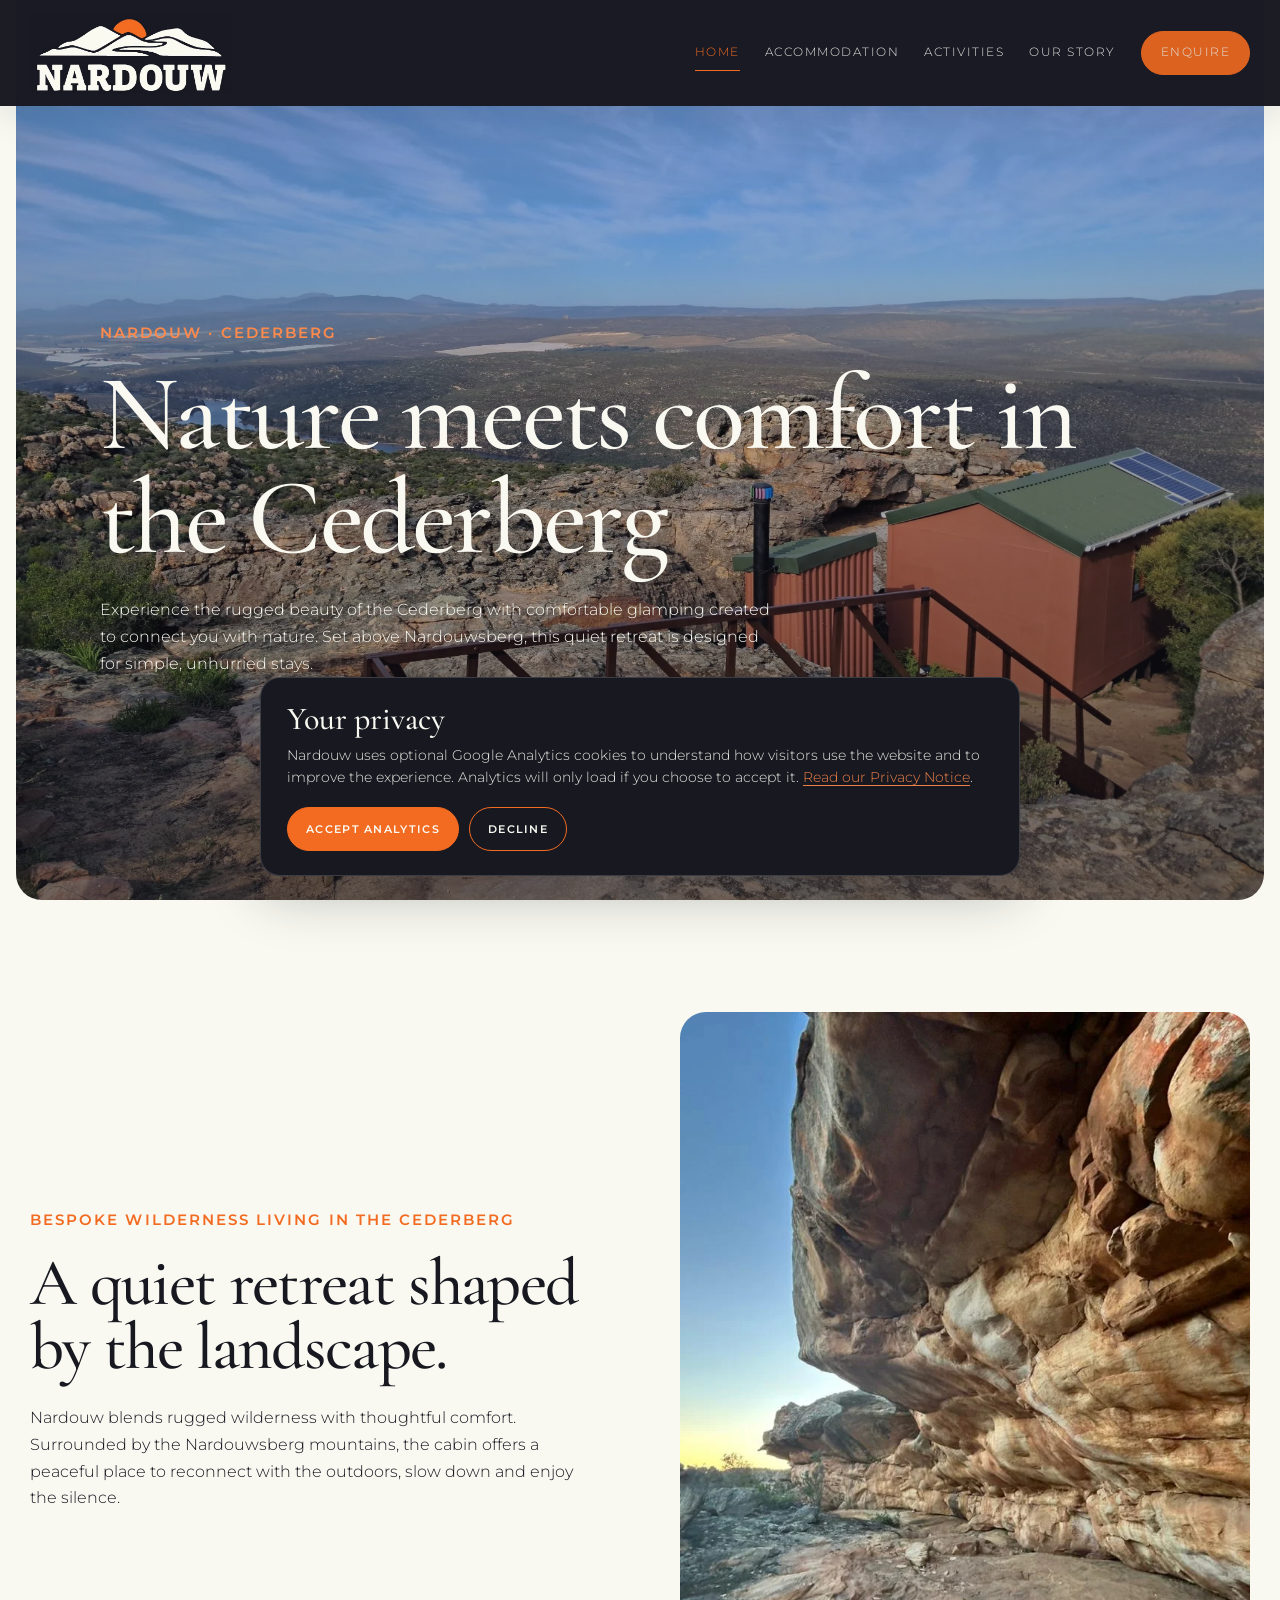
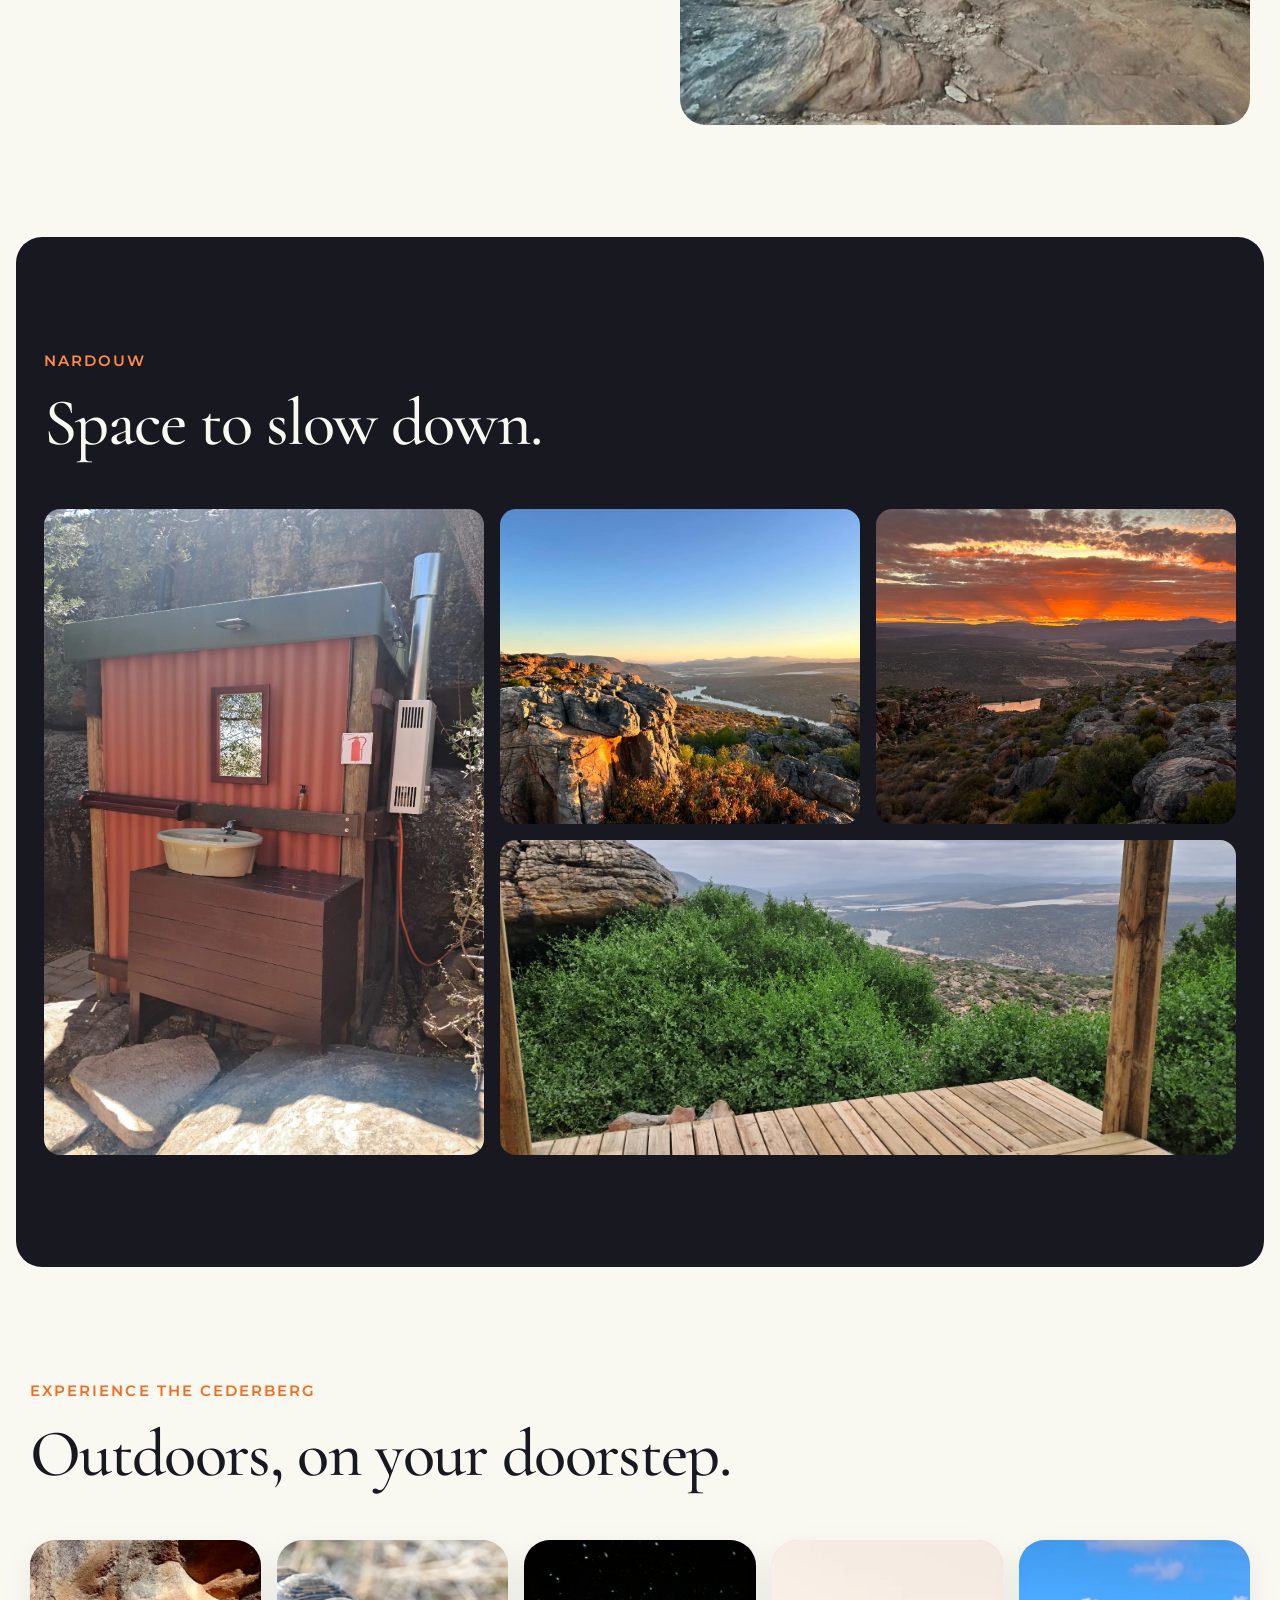
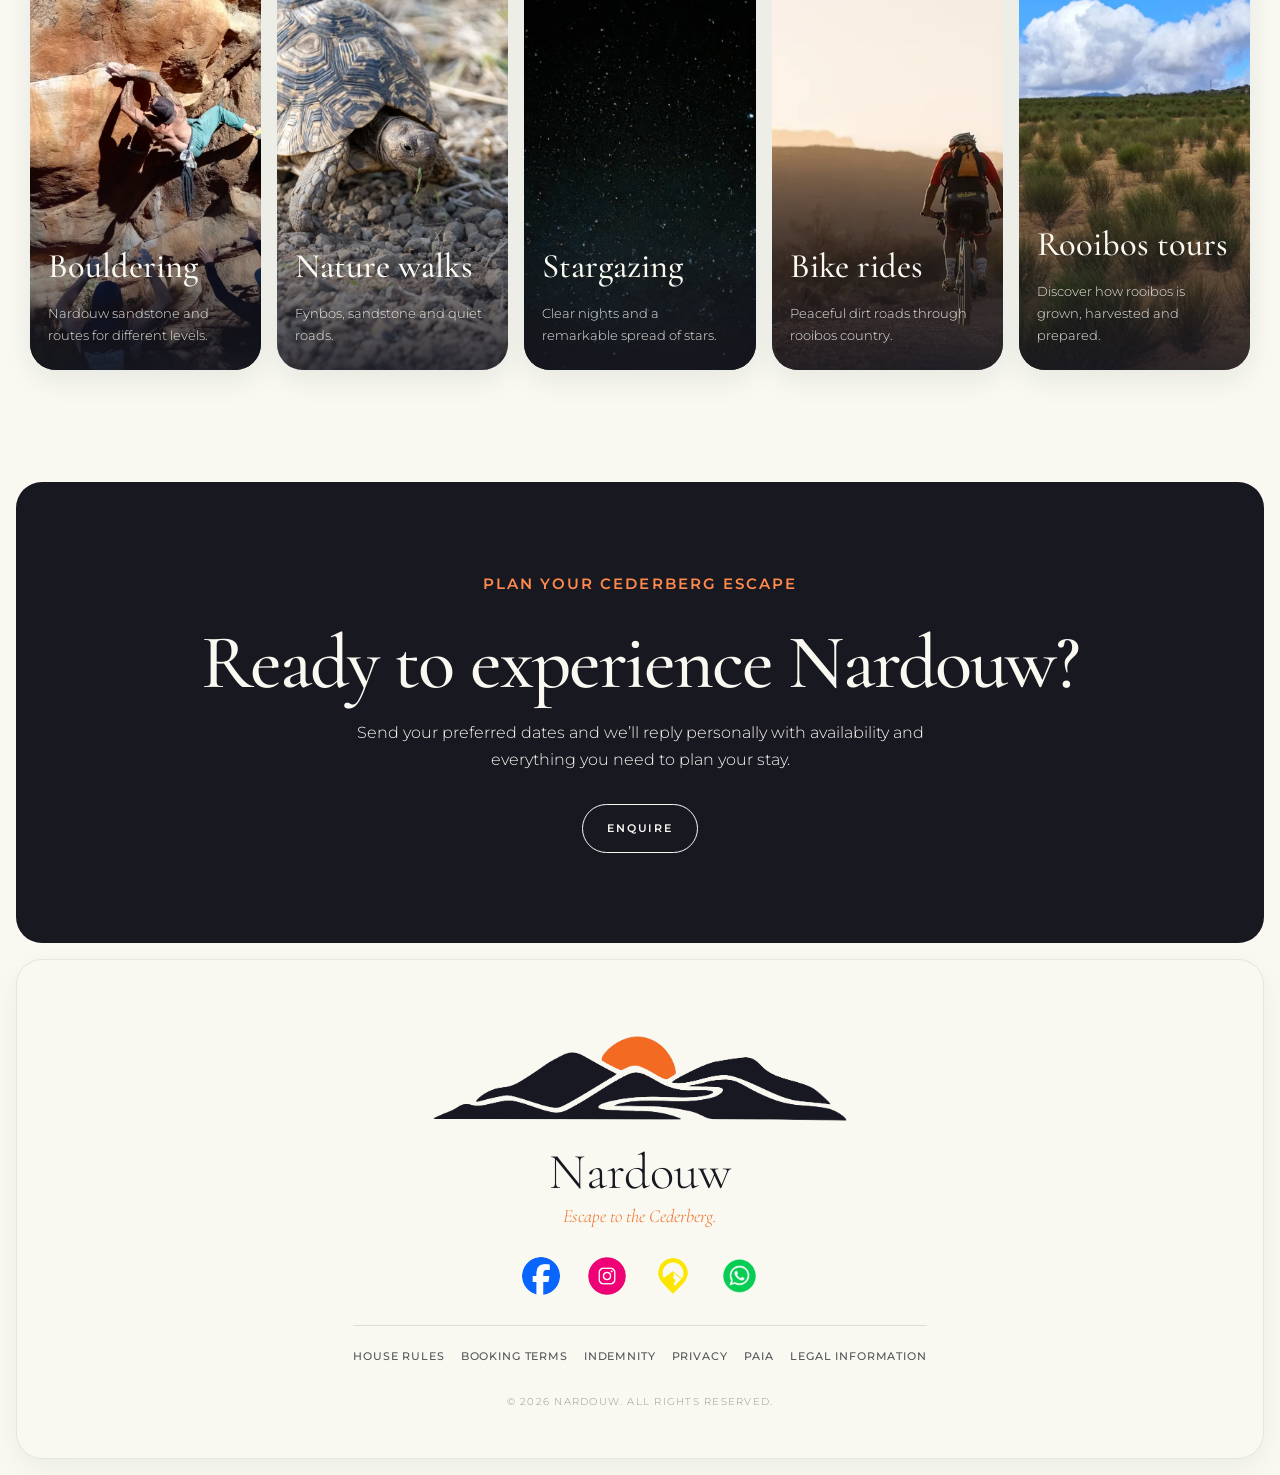
==== commit b51eb1a3: "Move Google Analytics behind consent" ====
--- a/index.html
+++ b/index.html
@@ -1,14 +1,7 @@
 <!DOCTYPE html>
 
 <html lang="en"><head>
-<!-- Google tag (gtag.js) -->
-<script async src="https://www.googletagmanager.com/gtag/js?id=G-21PY5FML65"></script>
-<script>
-  window.dataLayer = window.dataLayer || [];
-  function gtag(){dataLayer.push(arguments);}
-  gtag('js', new Date());
-  gtag('config', 'G-21PY5FML65');
-</script><meta charset="utf-8"/><meta content="width=device-width,initial-scale=1" name="viewport"/><title>Nardouw | Cederberg Glamping</title><meta content="A private off-grid glamping retreat for one or two guests above Nardouwsberg in the Cederberg." name="description"/><link href="styles.css" rel="stylesheet"/><link href="legal-site.css" rel="stylesheet"/><link href="images/nardouw-mark.png" rel="icon" type="image/png"/><link href="https://nardouw.co.za/" rel="canonical"/><meta content="Nardouw" property="og:site_name"/><meta content="https://nardouw.co.za/" property="og:url"/><meta content="website" property="og:type"/><meta content="Nardouw | Cederberg Glamping" property="og:title"/><meta content="A private off-grid glamping retreat for one or two guests above Nardouwsberg in the Cederberg." property="og:description"/><meta content="https://nardouw.co.za/images/cabin-exterior.webp" property="og:image"/><meta content="Nardouw glamping cabin in the Cederberg landscape" property="og:image:alt"/><meta content="summary_large_image" name="twitter:card"/><meta content="Nardouw | Cederberg Glamping" name="twitter:title"/><meta content="A private off-grid glamping retreat for one or two guests above Nardouwsberg in the Cederberg." name="twitter:description"/><meta content="https://nardouw.co.za/images/cabin-exterior.webp" name="twitter:image"/><style>
+<meta charset="utf-8"/><meta content="width=device-width,initial-scale=1" name="viewport"/><title>Nardouw | Cederberg Glamping</title><meta content="A private off-grid glamping retreat for one or two guests above Nardouwsberg in the Cederberg." name="description"/><link href="styles.css" rel="stylesheet"/><link href="legal-site.css" rel="stylesheet"/><link href="images/nardouw-mark.png" rel="icon" type="image/png"/><link href="https://nardouw.co.za/" rel="canonical"/><meta content="Nardouw" property="og:site_name"/><meta content="https://nardouw.co.za/" property="og:url"/><meta content="website" property="og:type"/><meta content="Nardouw | Cederberg Glamping" property="og:title"/><meta content="A private off-grid glamping retreat for one or two guests above Nardouwsberg in the Cederberg." property="og:description"/><meta content="https://nardouw.co.za/images/cabin-exterior.webp" property="og:image"/><meta content="Nardouw glamping cabin in the Cederberg landscape" property="og:image:alt"/><meta content="summary_large_image" name="twitter:card"/><meta content="Nardouw | Cederberg Glamping" name="twitter:title"/><meta content="A private off-grid glamping retreat for one or two guests above Nardouwsberg in the Cederberg." name="twitter:description"/><meta content="https://nardouw.co.za/images/cabin-exterior.webp" name="twitter:image"/><style>
 /* Home activities: five-card responsive layout */
 .home-experience-grid{display:flex;flex-wrap:wrap;justify-content:center;gap:16px}
 .home-experience-grid .experience-card{flex:1 1 calc(20% - 16px);min-width:0}
